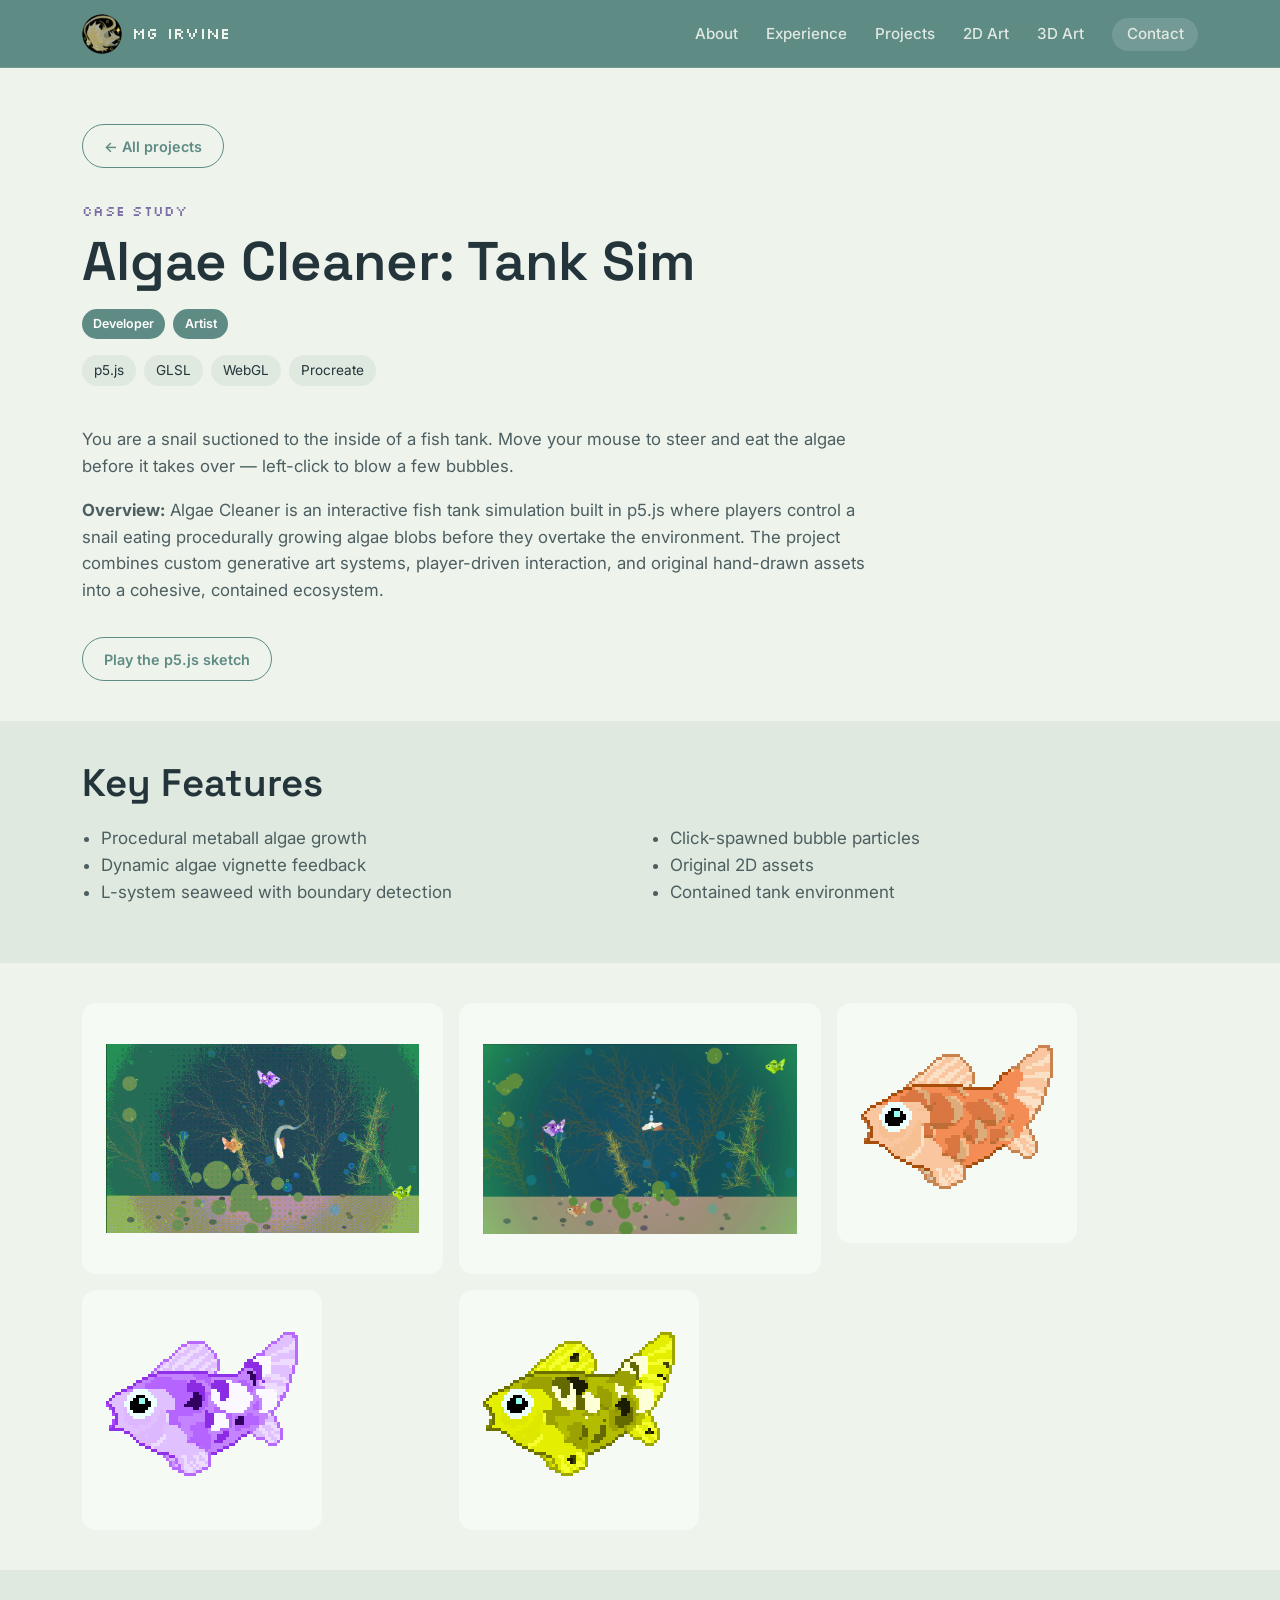
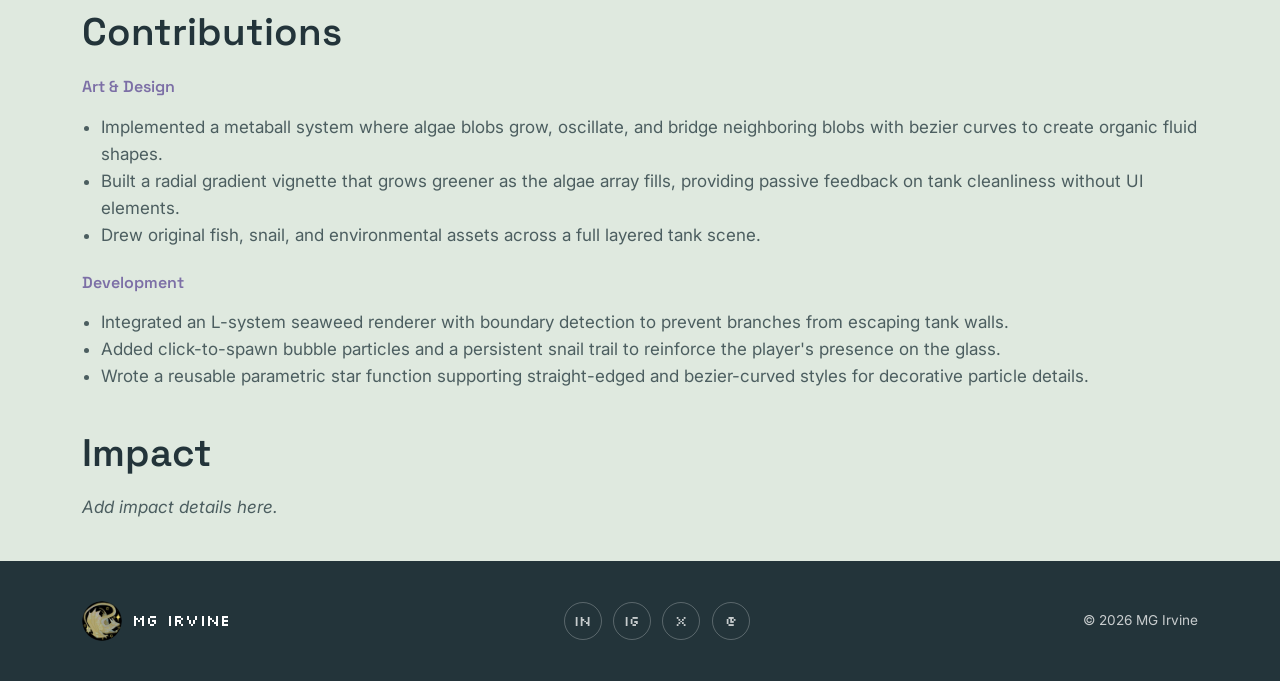
==== html5up-story/algaecleaner.html @ 32543070 "Updating File Organization - Updating all image files to projects." ====
<!DOCTYPE html>
<html lang="en">
<head>
	<meta charset="utf-8" />
	<meta name="viewport" content="width=device-width, initial-scale=1" />
	<title>Algae Cleaner: Tank Sim — MG Irvine</title>
	<meta name="description" content="Case study: a p5.js fish tank simulation with procedural algae growth, built and designed by MG Irvine." />
	<link rel="icon" type="image/png" href="images/irvine_imgs/dragon_favicon.png" />
	<link rel="preconnect" href="https://fonts.googleapis.com" />
	<link rel="preconnect" href="https://fonts.gstatic.com" crossorigin />
	<link href="https://fonts.googleapis.com/css2?family=Silkscreen:wght@400;700&family=Space+Grotesk:wght@400;500;600;700&family=Inter:wght@400;500;600&display=swap" rel="stylesheet" />
	<link rel="stylesheet" href="assets/css/main.css" />
</head>
<body>

	<a class="skip-link" href="#main">Skip to content</a>

	<header class="site-header">
		<div class="header-inner">
			<a href="index.html" class="brand">
				<img src="images/irvine_imgs/pfp.png" alt="" class="brand-mark" width="40" height="40" />
				<span class="brand-text">MG Irvine</span>
			</a>
			<button class="nav-toggle" id="navToggle" aria-expanded="false" aria-controls="primaryNav" aria-label="Toggle navigation">
				<span></span><span></span><span></span>
			</button>
			<nav class="primary-nav" id="primaryNav">
				<ul>
					<li><a href="index.html#about">About</a></li>
					<li><a href="index.html#experience">Experience</a></li>
					<li><a href="index.html#projects">Projects</a></li>
					<li><a href="index.html#art-2d">2D Art</a></li>
					<li><a href="index.html#art-3d">3D Art</a></li>
					<li><a href="index.html#contact" class="nav-cta">Contact</a></li>
				</ul>
			</nav>
		</div>
	</header>

	<main id="main">
		<section class="section" style="padding-top: 3.5rem;">
			<div class="section-inner">
				<a href="index.html#projects" class="button-outline button" style="margin-bottom: 2rem;">&larr; All projects</a>

				<p class="eyebrow">Case Study</p>
				<h1 style="font-family: var(--font-display); font-size: clamp(2.4rem, 5vw, 3.4rem); margin-bottom: 0.3em;">Algae Cleaner: Tank Sim</h1>
				<p class="role-tags">
					<span>Developer</span><span>Artist</span>
				</p>

				<div class="chip-row" style="margin: 1rem 0 2.5rem;">
					<li>p5.js</li><li>GLSL</li><li>WebGL</li><li>Procreate</li>
				</div>

				<p style="max-width: 72ch; font-size: 1.05rem; color: var(--ink-soft);">
					You are a snail suctioned to the inside of a fish tank. Move your mouse to steer
					and eat the algae before it takes over — left-click to blow a few bubbles.
				</p>
				<p style="max-width: 72ch; font-size: 1.05rem; color: var(--ink-soft);">
					<strong>Overview:</strong> Algae Cleaner is an interactive fish tank simulation
					built in p5.js where players control a snail eating procedurally growing algae
					blobs before they overtake the environment. The project combines custom generative
					art systems, player-driven interaction, and original hand-drawn assets into a
					cohesive, contained ecosystem.
				</p>

				<a href="https://editor.p5js.org/mgirvine21/sketches/qQSTtBYEL" target="_blank" rel="noopener" class="button button-outline" style="margin-top: 1rem;">Play the p5.js sketch</a>
			</div>
		</section>

		<section class="section section-alt">
			<div class="section-inner">
				<h2>Key Features</h2>
				<ul style="color: var(--ink-soft); padding-left: 1.2rem; columns: 2; column-gap: 2.5rem;">
					<li>Procedural metaball algae growth</li>
					<li>Dynamic algae vignette feedback</li>
					<li>L-system seaweed with boundary detection</li>
					<li>Click-spawned bubble particles</li>
					<li>Original 2D assets</li>
					<li>Contained tank environment</li>
				</ul>
			</div>
		</section>

		<section class="section">
			<div class="section-inner">
				<div class="gallery-grid reveal" style="grid-template-columns: repeat(auto-fit, minmax(320px, 1fr));">
					<img src="images/irvine_imgs/PROJECTS/ALGAE/project-algaecleaner-move.gif" alt="Algae Cleaner tank scene" loading="lazy" style="border-radius: var(--radius); aspect-ratio: 4/3; object-fit: contain; background: var(--surface); padding: 1.5rem;" />
					<img src="images/irvine_imgs/PROJECTS/ALGAE/project-algaecleaner.gif" alt="Algae Cleaner tank scene" loading="lazy" style="border-radius: var(--radius); aspect-ratio: 4/3; object-fit: contain; background: var(--surface); padding: 1.5rem;" />
					<img src="images/irvine_imgs/PROJECTS/ALGAE/project-pixle-algaecleaner-fish.png" alt="Algae Cleaner tank scene" loading="lazy" style="border-radius: var(--radius); aspect-ratio: 4/3; object-fit: contain; background: var(--surface); padding: 1.5rem;" />
					<img src="images/irvine_imgs/PROJECTS/ALGAE/project-pixle-algaecleaner-fish2.png" alt="Algae Cleaner tank scene" loading="lazy" style="border-radius: var(--radius); aspect-ratio: 4/3; object-fit: contain; background: var(--surface); padding: 1.5rem;" />
					<img src="images/irvine_imgs/PROJECTS/ALGAE/project-pixle-algaecleaner-fish3.png" alt="Algae Cleaner tank scene" loading="lazy" style="border-radius: var(--radius); aspect-ratio: 4/3; object-fit: contain; background: var(--surface); padding: 1.5rem;" />
				</div>
			</div>
		</section>

		<section class="section section-alt">
			<div class="section-inner">
				<h2>Contributions</h2>

				<h3 style="margin-top: 1.5rem; font-size: 1rem; color: var(--violet);">Art &amp; Design</h3>
				<ul style="color: var(--ink-soft); padding-left: 1.2rem;">
					<li>Implemented a metaball system where algae blobs grow, oscillate, and bridge neighboring blobs with bezier curves to create organic fluid shapes.</li>
					<li>Built a radial gradient vignette that grows greener as the algae array fills, providing passive feedback on tank cleanliness without UI elements.</li>
					<li>Drew original fish, snail, and environmental assets across a full layered tank scene.</li>
				</ul>

				<h3 style="margin-top: 1.5rem; font-size: 1rem; color: var(--violet);">Development</h3>
				<ul style="color: var(--ink-soft); padding-left: 1.2rem;">
					<li>Integrated an L-system seaweed renderer with boundary detection to prevent branches from escaping tank walls.</li>
					<li>Added click-to-spawn bubble particles and a persistent snail trail to reinforce the player's presence on the glass.</li>
					<li>Wrote a reusable parametric star function supporting straight-edged and bezier-curved styles for decorative particle details.</li>
				</ul>

				<h2 style="margin-top: 2.5rem;">Impact</h2>
				<p style="color: var(--ink-soft);"><em>Add impact details here.</em></p>
			</div>
		</section>
	</main>

	<footer class="site-footer">
		<div class="section-inner footer-inner">
			<a href="index.html" class="brand">
				<img src="images/irvine_imgs/pfp.png" alt="" class="brand-mark" width="32" height="32" />
				<span class="brand-text">MG Irvine</span>
			</a>
			<ul class="social-row" aria-label="Social links">
				<li><a href="https://www.linkedin.com/in/mg-irvine-a17644217/" target="_blank" rel="noopener" aria-label="LinkedIn">in</a></li>
				<li><a href="https://www.instagram.com/wyrmwings/?hl=en" target="_blank" rel="noopener" aria-label="Instagram">ig</a></li>
				<li><a href="https://x.com/wyrmwings" target="_blank" rel="noopener" aria-label="Twitter / X">x</a></li>
				<li><a href="mailto:mgirvine21@gmail.com" aria-label="Email">@</a></li>
			</ul>
			<p class="footer-note">&copy; 2026 MG Irvine</p>
		</div>
	</footer>

	<script src="assets/js/main.js" defer></script>
</body>
</html>
---- html5up-story/assets/css/main.css ----
/* =========================================================
   MG Irvine — Portfolio
   Table of contents:
   1. Tokens & reset
   2. Base typography
   3. Layout helpers
   4. Header / nav
   5. Hero
   6. About / skills
   7. Experience timeline
   8. Projects (spotlights + grid)
   9. Galleries
   10. Contact / footer
   11. Buttons & chips
   12. Motion & responsive
   13. Case-study hero + masonry gallery + lightbox
   ========================================================= */

/* ---------- 1. Tokens & reset ---------- */
:root {
	--bg: #eef3ec;
	--bg-alt: #dfe9df;
	--surface: #f6faf4;
	--header: #5f8b85;
	--header-ink: #eef3ec;
	--ink: #23343a;
	--ink-soft: #4c5e60;
	--gold: #efdb6f;
	--violet: #7c6fa6;
	--line: rgba(35, 52, 58, 0.14);
	--shadow: 0 18px 40px -24px rgba(23, 40, 40, 0.35);

	--font-display: 'Space Grotesk', sans-serif;
	--font-body: 'Inter', sans-serif;
	--font-pixel: 'Silkscreen', monospace;

	--max: 1180px;
	--radius: 14px;
}

* { box-sizing: border-box; }
html { scroll-behavior: smooth; }

@media (prefers-reduced-motion: reduce) {
	html { scroll-behavior: auto; }
	* { animation-duration: 0.001ms !important; transition-duration: 0.001ms !important; }
}

body {
	margin: 0;
	background: var(--bg);
	color: var(--ink);
	font-family: var(--font-body);
	font-size: 17px;
	line-height: 1.6;
	-webkit-font-smoothing: antialiased;
}

img { max-width: 100%; display: block; }
a { color: inherit; }

.skip-link {
	position: absolute;
	left: -999px;
	top: 0;
	background: var(--header);
	color: #fff;
	padding: 0.75em 1.25em;
	z-index: 200;
}
.skip-link:focus { left: 1rem; top: 1rem; }

:focus-visible {
	outline: 2px solid var(--gold);
	outline-offset: 3px;
}

/* ---------- 2. Base typography ---------- */
h1, h2, h3, h4 {
	font-family: var(--font-display);
	font-weight: 600;
	line-height: 1.15;
	margin: 0 0 0.5em;
	color: var(--ink);
}
h2 { font-size: clamp(1.9rem, 3vw, 2.6rem); }
h3 { font-size: 1.3rem; }
p { margin: 0 0 1em; max-width: 62ch; }
p:last-child { margin-bottom: 0; }

.eyebrow {
	font-family: var(--font-pixel);
	font-size: 0.85rem;
	letter-spacing: 0.02em;
	color: var(--violet);
	margin: 0 0 0.6em;
}

/* ---------- 3. Layout helpers ---------- */
.section { padding: 2.5rem 0; }
.section-alt { background: var(--bg-alt); }
.section-inner {
	max-width: var(--max);
	margin: 0 auto;
	padding: 0 2rem;
}

/* ---------- 4. Header / nav ---------- */
.site-header {
	position: sticky;
	top: 0;
	z-index: 100;
	background: var(--header);
	color: var(--header-ink);
	border-bottom: 1px solid rgba(255,255,255,0.12);
}
.header-inner {
	max-width: var(--max);
	margin: 0 auto;
	padding: 0.85rem 2rem;
	display: flex;
	align-items: center;
	justify-content: space-between;
	gap: 1.5rem;
}
.brand {
	display: flex;
	align-items: center;
	gap: 0.6rem;
	text-decoration: none;
	color: var(--header-ink);
}
.brand-mark {
	width: 40px;
	height: 40px;
	border-radius: 50%;
	object-fit: cover;
}
.brand-text {
	font-family: var(--font-pixel);
	font-size: 1rem;
	letter-spacing: 0.02em;
}
.primary-nav ul {
	list-style: none;
	display: flex;
	gap: 1.75rem;
	margin: 0;
	padding: 0;
}
.primary-nav a {
	text-decoration: none;
	font-weight: 500;
	font-size: 0.95rem;
	color: var(--header-ink);
	opacity: 0.9;
	padding: 0.4rem 0;
	border-bottom: 2px solid transparent;
	transition: border-color 0.2s ease, opacity 0.2s ease;
}
.primary-nav a:hover { opacity: 1; border-bottom-color: var(--gold); }
.nav-cta {
	background: rgba(255,255,255,0.15);
	padding: 0.4rem 0.9rem !important;
	border-radius: 999px;
}

.nav-toggle {
	display: none;
	flex-direction: column;
	justify-content: center;
	gap: 5px;
	width: 40px;
	height: 40px;
	background: none;
	border: none;
	cursor: pointer;
}
.nav-toggle span {
	display: block;
	width: 100%;
	height: 2px;
	background: var(--header-ink);
}

/* ---------- 5. Hero ---------- */
.hero {
	padding: 3rem 0 3.5rem;
	background: linear-gradient(180deg, var(--bg-alt), var(--bg));
	overflow: hidden;
}
.hero-inner {
	max-width: var(--max);
	margin: 0 auto;
	padding: 0 2rem;
	display: grid;
	grid-template-columns: 1.1fr 0.9fr;
	align-items: center;
	gap: 2.25rem;
}
.hero h1 {
	font-size: clamp(3rem, 6vw, 4.5rem);
	margin-bottom: 0.3em;
}
.hero-lede {
	font-size: 1.2rem;
	color: var(--ink-soft);
	max-width: 46ch;
}
.hero-facts {
	list-style: none;
	margin: 1.5rem 0;
	padding: 0;
	border-left: 2px solid var(--line);
	display: grid;
	gap: 0.5rem;
}
.hero-facts li {
	padding-left: 1rem;
	font-size: 0.95rem;
	color: var(--ink-soft);
}
.hero-facts a { color: var(--violet); text-decoration: underline; text-underline-offset: 2px; }
.hero-actions { display: flex; gap: 0.9rem; flex-wrap: wrap; margin: 1.75rem 0; }

.hero-art { display: flex; justify-content: center; }
.hero-dragon {
	width: min(420px, 100%);
	border-radius: 50%;
	box-shadow: var(--shadow);
	animation: float 7s ease-in-out infinite;
}
@keyframes float {
	0%, 100% { transform: translateY(0); }
	50% { transform: translateY(-14px); }
}

.social-row {
	list-style: none;
	display: flex;
	gap: 0.7rem;
	padding: 0;
	margin: 0;
}
.social-row a {
	width: 38px;
	height: 38px;
	border-radius: 50%;
	border: 1px solid var(--line);
	display: flex;
	align-items: center;
	justify-content: center;
	text-decoration: none;
	font-family: var(--font-pixel);
	font-size: 0.85rem;
	color: var(--ink-soft);
	transition: background 0.2s ease, color 0.2s ease;
}
.social-row a:hover { background: var(--header); color: #fff; }

/* ---------- 6. About / skills ---------- */
.about-grid {
	display: grid;
	grid-template-columns: 1.15fr 0.85fr;
	gap: 2.5rem;
	align-items: start;
}
.skills-panel {
	background: var(--surface);
	border: 1px solid var(--line);
	border-radius: var(--radius);
	padding: 1.75rem 2rem;
}
.skills-panel h3 {
	font-size: 0.9rem;
	text-transform: none;
	color: var(--violet);
	margin-top: 1.4rem;
}
.skills-panel h3:first-child { margin-top: 0; }
.skills-list { color: var(--ink-soft); font-size: 0.95rem; }

.chip-row {
	list-style: none;
	display: flex;
	flex-wrap: wrap;
	gap: 0.5rem;
	padding: 0;
	margin: 0.4rem 0 0;
}
.chip-row li {
	font-size: 0.85rem;
	padding: 0.3rem 0.75rem;
	border-radius: 999px;
	background: var(--bg-alt);
	color: var(--ink);
}

/* ---------- 7. Experience timeline ---------- */
.timeline {
	list-style: none;
	margin: 1.75rem 0 0;
	padding: 0;
	border-left: 2px solid var(--line);
}
.timeline-item {
	display: grid;
	grid-template-columns: 190px 1fr;
	gap: 2rem;
	padding: 0 0 2.5rem 2rem;
	position: relative;
}
.timeline-item::before {
	content: "";
	position: absolute;
	left: -7px;
	top: 0.3rem;
	width: 12px;
	height: 12px;
	border-radius: 50%;
	background: var(--gold);
	border: 2px solid var(--bg-alt);
}
.timeline-item:last-child { padding-bottom: 0; }
.timeline-date {
	font-family: var(--font-pixel);
	font-size: 0.8rem;
	color: var(--violet);
}
.timeline-role { color: var(--ink-soft); font-weight: 500; margin-bottom: 0.6em; }
.timeline-what ul { margin: 0; padding-left: 1.2rem; color: var(--ink-soft); }
.timeline-what li { margin-bottom: 0.4em; }

/* ---------- 8. Projects ---------- */
.spotlight {
	display: grid;
	grid-template-columns: 1fr 1fr;
	gap: 2.25rem;
	align-items: center;
	margin: 2.5rem 0;
}
.spotlight-reverse .spotlight-media { order: 2; }
.spotlight-reverse .spotlight-copy { order: 1; }
.spotlight-media img { min-width: 0; }
.spotlight-media img {
	border-radius: var(--radius);
	box-shadow: var(--shadow);
	width: 100%;
	aspect-ratio: 4 / 3;
	object-fit: cover;
}
.spotlight-media-contain img {
	object-fit: contain;
	background: var(--surface);
	padding: .2rem;
}
.role-tags {
	display: flex;
	flex-wrap: wrap;
	gap: 0.5rem;
	margin: 0.6rem 0 1rem;
}
.role-tags span {
	font-size: 0.78rem;
	font-weight: 600;
	padding: 0.3rem 0.7rem;
	border-radius: 999px;
	background: var(--header);
	color: #fff;
}
.spotlight-copy p { color: var(--ink-soft); }
.spotlight-meta {
	font-size: 0.85rem;
	color: var(--gold);
	font-weight: 500;
}

.side-projects { margin-top: 3rem; }
.side-projects h3 { margin-bottom: 1.5rem; }
.project-grid {
	display: grid;
	grid-template-columns: repeat(auto-fill, minmax(260px, 1fr));
	gap: 1.5rem;
}
.project-card {
	background: var(--surface);
	border: 1px solid var(--line);
	border-radius: var(--radius);
	overflow: hidden;
	text-decoration: none;
	color: var(--ink);
	transition: transform 0.2s ease, box-shadow 0.2s ease;
}
.project-card:hover { transform: translateY(-4px); box-shadow: var(--shadow); }
.project-card img {
	width: 100%;
	aspect-ratio: 4 / 3;
	object-fit: contain;
	background: var(--bg-alt);
	padding: .2 rem;
	box-sizing: border-box;
}
.project-card-body { padding: 1.1rem 1.25rem 1.4rem; }
.project-card-role { font-size: 0.8rem; color: var(--violet); font-weight: 600; margin-bottom: 0.5em; }
.project-card-body p:last-child { font-size: 0.9rem; color: var(--ink-soft); }

/* ---------- 9. Galleries ---------- */
.gallery-group { margin-top: 2rem; }
.gallery-group:first-of-type { margin-top: 1.25rem; }
.gallery-group h3 { margin-bottom: 1rem; color: var(--ink-soft); font-size: 1.05rem; }
.gallery-grid {
	display: grid;
	grid-template-columns: repeat(auto-fill, minmax(200px, 1fr));
	gap: 1rem;
}
.gallery-item {
	display: block;
	border-radius: 10px;
	overflow: hidden;
	aspect-ratio: 1 / 1;
	background: var(--bg-alt);
	padding: 0.6rem;
	box-sizing: border-box;
}
.gallery-item img { width: 100%; height: 100%; object-fit: contain; transition: transform 0.4s ease; }
.gallery-item:hover img { transform: scale(1.06); }

.reveal { opacity: 0; transform: translateY(16px); transition: opacity 0.6s ease, transform 0.6s ease; }
.reveal.is-visible { opacity: 1; transform: translateY(0); }

/* ---------- 10. Contact / footer ---------- */
.section-contact { background: var(--header); color: #fff; text-align: center; }
.section-contact .eyebrow { color: #d9e6c3; }
.section-contact h2 { color: #fff; }
.contact-inner { display: flex; flex-direction: column; align-items: center; }
.contact-inner p { color: rgba(255,255,255,0.85); }
.contact-links { display: flex; gap: 1rem; flex-wrap: wrap; justify-content: center; margin-top: 1rem; }
.section-contact .button-ghost { border-color: rgba(255,255,255,0.5); color: #fff; }
.section-contact .button-ghost:hover { background: rgba(255,255,255,0.12); }

.site-footer { background: var(--ink); color: rgba(255,255,255,0.75); padding: 2.5rem 0; }
.footer-inner { display: flex; align-items: center; justify-content: space-between; flex-wrap: wrap; gap: 1rem; }
.site-footer .brand-text { color: #fff; }
.site-footer .social-row a { border-color: rgba(255,255,255,0.25); color: rgba(255,255,255,0.75); }
.footer-note { margin: 0; font-size: 0.85rem; }

/* ---------- 11. Buttons & chips ---------- */
.button {
	display: inline-flex;
	align-items: center;
	justify-content: center;
	padding: 0.75rem 1.5rem;
	border-radius: 999px;
	font-weight: 600;
	font-size: 0.95rem;
	text-decoration: none;
	border: 1px solid transparent;
	transition: transform 0.15s ease, background 0.2s ease, border-color 0.2s ease;
}
.button:hover { transform: translateY(-2px); }
.button-primary { background: var(--gold); color: #2a2205; }
.button-primary:hover { background: #a17f27; }
.button-ghost { border-color: var(--line); color: var(--ink); }
.button-ghost:hover { background: var(--surface); }
.button-outline { border-color: var(--header); color: var(--header); padding: 0.6rem 1.3rem; font-size: 0.9rem; }
.button-outline:hover { background: var(--header); color: #fff; }

/* ---------- 12. Motion & responsive ---------- */

/* Guard against any single element forcing horizontal scroll */
html, body { overflow-x: hidden; }
img, svg { max-width: 100%; height: auto; }

/* ~1024px — tablet: tighten the outer rhythm, nothing restructures yet */
@media (max-width: 1024px) {
	.section { padding: 2.25rem 0; }
	.hero-inner { gap: 2rem; }
	.spotlight { gap: 2rem; }
	.about-grid { gap: 2rem; }
}

/* ~900px — stack the two-column layouts */
@media (max-width: 900px) {
	.hero-inner { grid-template-columns: 1fr; text-align: left; }
	.hero-art { order: -1; }
	.hero-dragon { width: 240px; }
	.hero-lede { max-width: 56ch; }

	.about-grid { grid-template-columns: 1fr; }

	.spotlight,
	.spotlight-reverse { grid-template-columns: 1fr; }
	.spotlight-reverse .spotlight-media,
	.spotlight-reverse .spotlight-copy { order: initial; }
	.spotlight-media img { aspect-ratio: 16 / 10; }

	.timeline-item { grid-template-columns: 1fr; gap: 0.35rem; }
	.timeline-date { display: inline-block; margin-bottom: 0.35rem; }
}

/* ~720px — nav collapses to a menu, section rhythm tightens further */
@media (max-width: 720px) {
	.nav-toggle { display: flex; }
	.primary-nav {
		position: absolute;
		top: 100%;
		left: 0;
		right: 0;
		background: var(--header);
		display: none;
		box-shadow: var(--shadow);
	}
	.primary-nav.is-open { display: block; }
	.primary-nav ul { flex-direction: column; gap: 0; padding: 0.5rem 1.25rem 1.25rem; }
	.primary-nav a { display: block; padding: 0.75rem 0; border-bottom: 1px solid rgba(255,255,255,0.12); }
	.primary-nav li:last-child a { border-bottom: none; }
	.nav-cta { display: inline-block; margin-top: 0.5rem; }

	.section { padding: 2rem 0; }
	.section-inner { padding: 0 1.25rem; }
	.header-inner { padding: 0.85rem 1.25rem; }

	.hero { padding: 2.25rem 0 2.75rem; }
	.hero h1 { font-size: clamp(2.5rem, 10vw, 3.4rem); }
	.hero-lede { font-size: 1.05rem; }

	.timeline-item { padding-left: 1.5rem; }
	.timeline-item::before { left: -6px; }

	.role-tags span { font-size: 0.72rem; padding: 0.28rem 0.6rem; }
	.gallery-grid { grid-template-columns: repeat(auto-fill, minmax(150px, 1fr)); gap: 0.75rem; }
	.project-grid { grid-template-columns: repeat(auto-fill, minmax(220px, 1fr)); gap: 1.1rem; }

	.footer-inner { flex-direction: column; text-align: center; }
}

/* ~560px — small phones: stack action groups, simplify spacing */
@media (max-width: 560px) {
	.section { padding: 1.75rem 0; }
	.section-inner { padding: 0 1.1rem; }

	.hero-actions,
	.contact-links { flex-direction: column; align-items: stretch; }
	.hero-actions .button,
	.contact-links .button { width: 100%; text-align: center; }

	.hero-facts { border-left-width: 2px; }
	.hero-facts li { font-size: 0.9rem; }

	.about-grid { gap: 1.75rem; }
	.skills-panel { padding: 1.5rem 1.35rem; }

	.spotlight { margin: 1.75rem 0; gap: 1.5rem; }
	.spotlight-copy h3 { font-size: 1.5rem; }

	.timeline { margin-top: 1.25rem; }
	.timeline-item { padding-bottom: 1.25rem; }

	.gallery-grid { grid-template-columns: repeat(auto-fill, minmax(130px, 1fr)); gap: 0.6rem; }
	.project-grid { grid-template-columns: 1fr; }

	.chip-row li { font-size: 0.8rem; padding: 0.28rem 0.65rem; }
}

/* ~380px — smallest phones: final tightening so nothing crowds the edge */
@media (max-width: 380px) {
	.section-inner { padding: 0 0.9rem; }
	.header-inner { padding: 0.7rem 0.9rem; }
	.brand-text { font-size: 0.85rem; }
	.hero h1 { font-size: 2.2rem; }
	.hero-dragon { width: 180px; }
	.eyebrow { font-size: 0.75rem; }
	.button { padding: 0.7rem 1.15rem; font-size: 0.9rem; }
	.gallery-grid { grid-template-columns: repeat(2, 1fr); }
	.gallery-item { padding: 0.4rem; }
}

/* ---------- 13. Case-study hero + masonry gallery + lightbox ---------- */

/* Two-column intro for case-study pages: copy left, feature image right.
   Fills the space that used to sit empty next to the title block. */
.case-hero {
	display: grid;
	grid-template-columns: 1.15fr 0.85fr;
	gap: 2rem;
	align-items: center;
}
.case-hero-copy .role-tags { margin-top: 0.75rem; }
.case-hero-media {
	display: flex;
	justify-content: center;
}
.case-hero-media img {
	width: 100%;
	border-radius: var(--radius);
	box-shadow: var(--shadow);
	aspect-ratio: 4 / 3;
	object-fit: cover;
}
.case-hero-media-contain img {
	object-fit: contain;
	background: var(--surface);
	padding: 0.5rem;
}

@media (max-width: 900px) {
	.case-hero { grid-template-columns: 1fr; }
	.case-hero-media { order: -1; }
}

/* Masonry gallery: for pages with 10+ images. Uses CSS columns instead of
   a row grid so every image keeps its natural aspect ratio (no cropping)
   and the layout packs tightly by height instead of wasting space on
   uniform tiles. Pairs with the lightbox below for full-size viewing. */
.masonry-gallery {
	columns: 3 280px;
	column-gap: 1rem;
}
.masonry-gallery img {
	width: 100%;
	display: block;
	margin: 0 0 0.75rem;
	border-radius: var(--radius);
	break-inside: avoid;
	box-shadow: var(--shadow);
	cursor: zoom-in;
	transition: transform 0.2s ease;
}
.masonry-gallery img:hover { transform: translateY(-2px); }

@media (max-width: 720px) {
	.masonry-gallery { columns: 2 160px; column-gap: 0.75rem; }
	.masonry-gallery img { margin-bottom: 0.75rem; }
}
@media (max-width: 480px) {
	.masonry-gallery { columns: 1; }
}

/* Lightbox: click any masonry image to view it full-size. */
.lightbox {
	position: fixed;
	inset: 0;
	z-index: 300;
	display: none;
	align-items: center;
	justify-content: center;
	padding: 2rem;
	background: rgba(20, 28, 28, 0.92);
}
.lightbox.is-open { display: flex; }
.lightbox img {
	max-width: 90vw;
	max-height: 90vh;
	border-radius: 10px;
	box-shadow: var(--shadow);
}
.lightbox-close {
	position: absolute;
	top: 1.5rem;
	right: 1.75rem;
	background: none;
	border: none;
	color: #fff;
	font-size: 2.25rem;
	line-height: 1;
	cursor: pointer;
	padding: 0.25rem 0.5rem;
}
.lightbox-close:hover { color: var(--gold); }
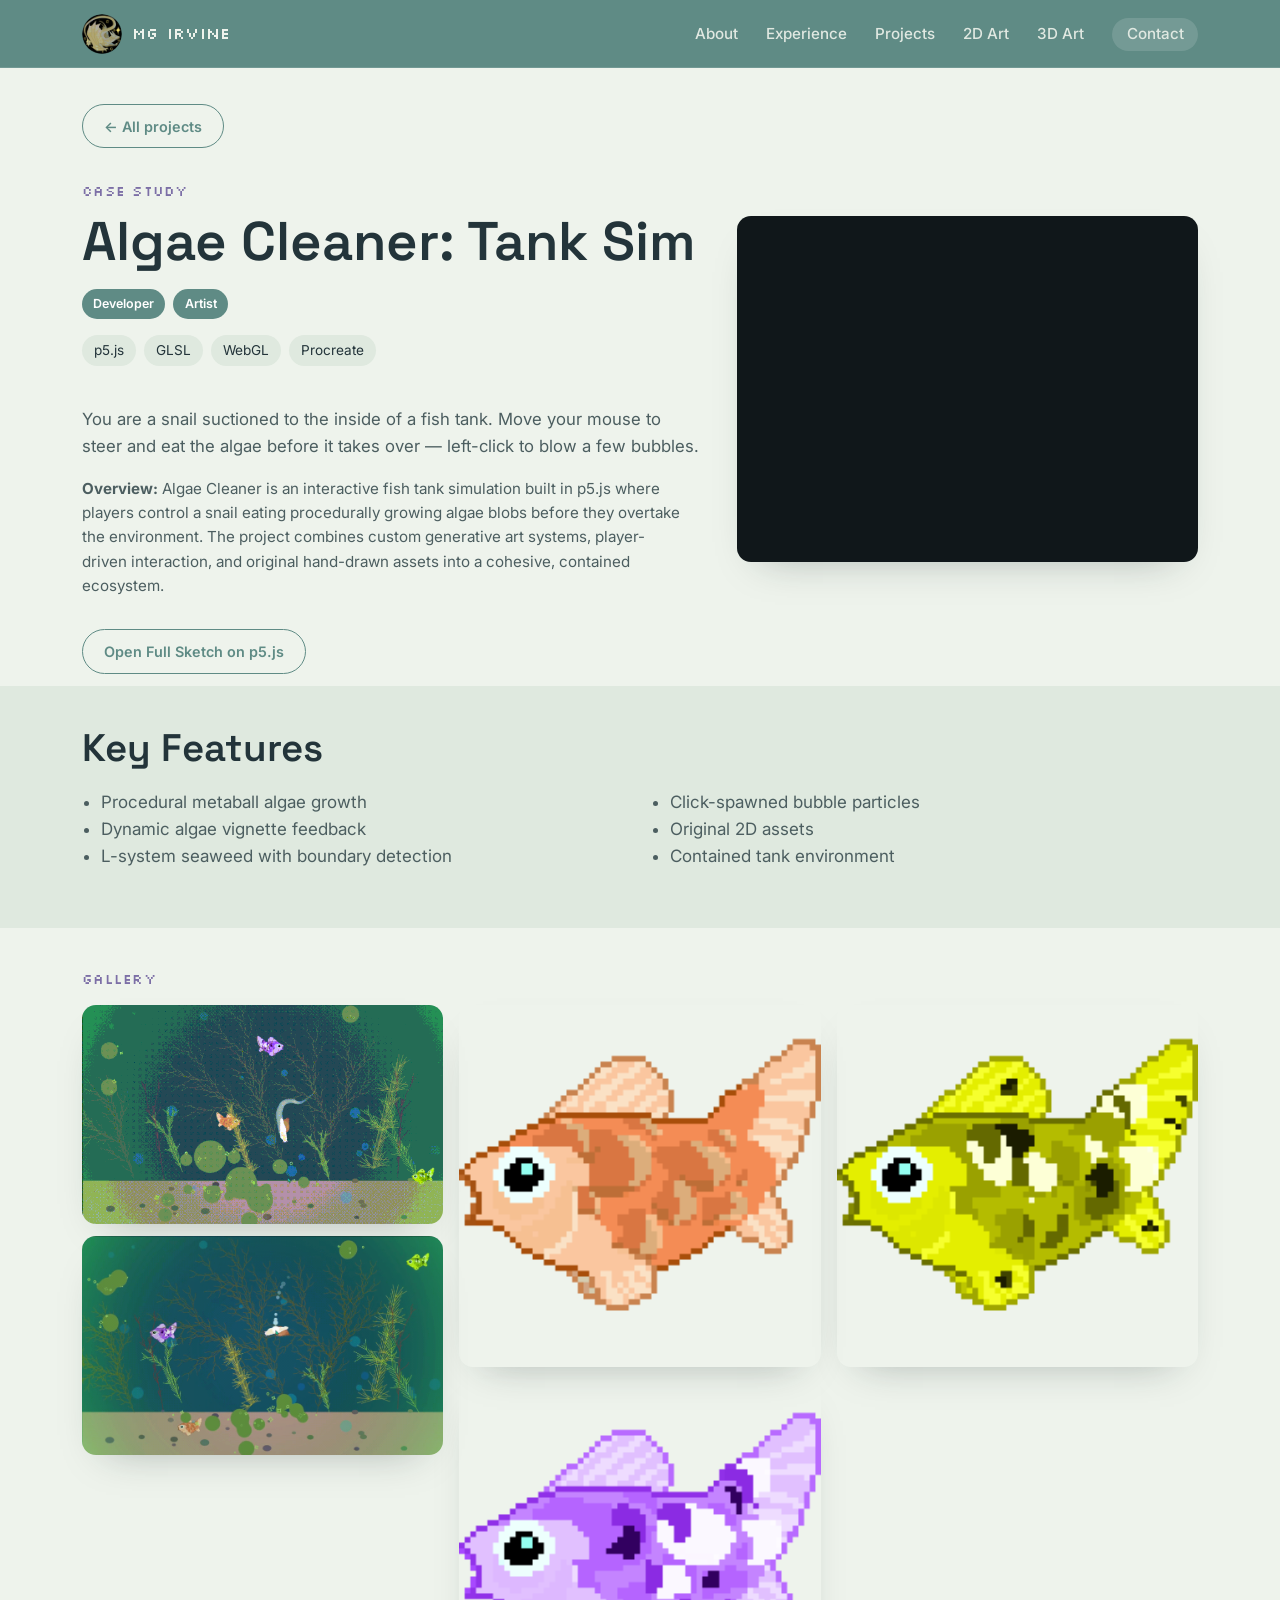
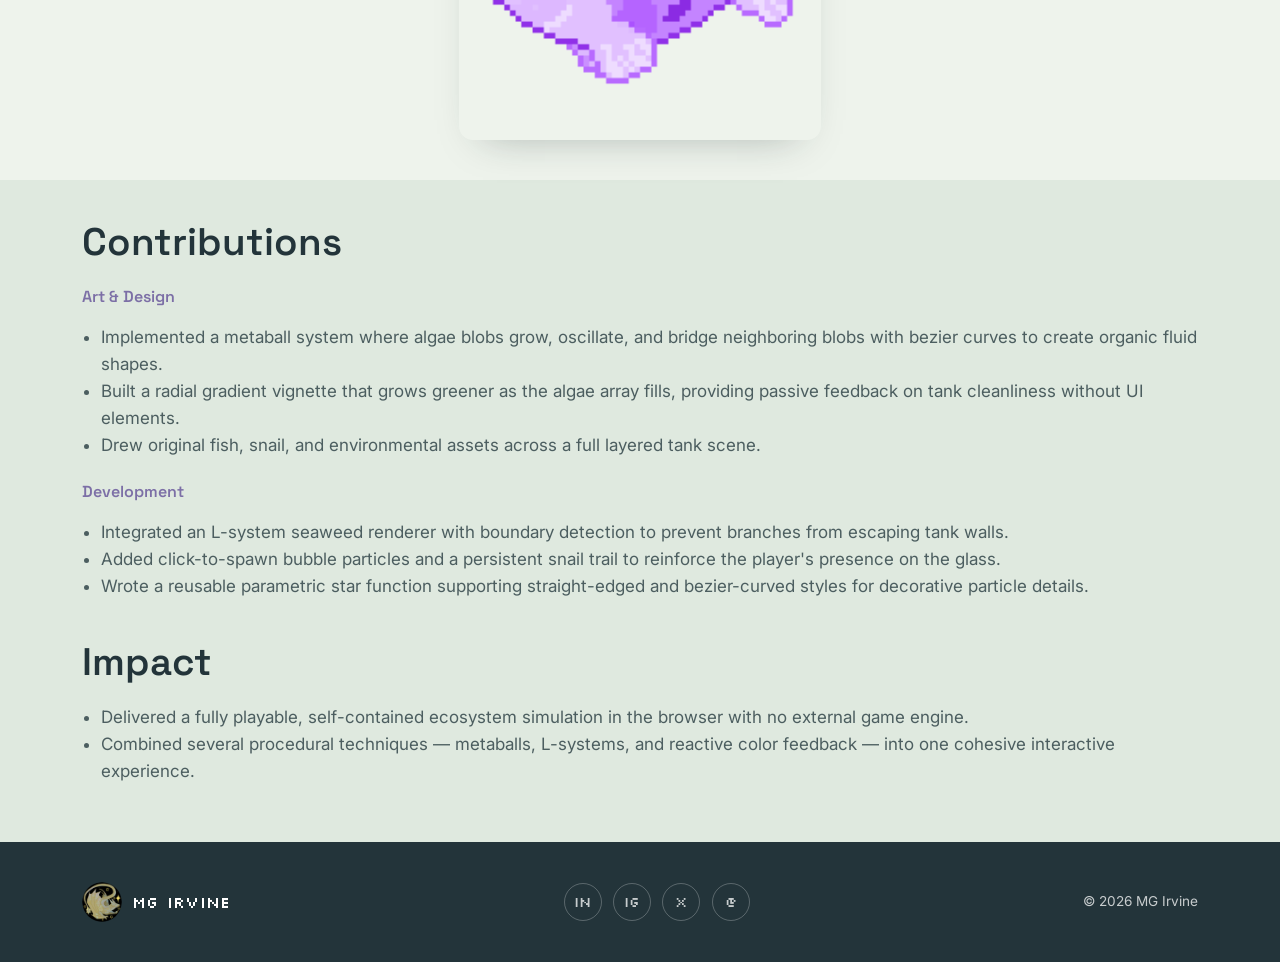
==== commit ac4385e9: "Project page: gallery and image updates - Updated all image descriptions - Embedded games for viridi" ====
--- a/html5up-story/algaecleaner.html
+++ b/html5up-story/algaecleaner.html
@@ -38,33 +38,41 @@
 	</header>
 
 	<main id="main">
-		<section class="section" style="padding-top: 3.5rem;">
-			<div class="section-inner">
-				<a href="index.html#projects" class="button-outline button" style="margin-bottom: 2rem;">&larr; All projects</a>
+		<section class="section" style="padding: 2.25rem 0 0.75rem;">
+			<div class="section-inner case-hero">
+				<div class="case-hero-copy">
+					<a href="index.html#projects" class="button-outline button" style="margin-bottom: 2rem;">&larr; All projects</a>
 
-				<p class="eyebrow">Case Study</p>
-				<h1 style="font-family: var(--font-display); font-size: clamp(2.4rem, 5vw, 3.4rem); margin-bottom: 0.3em;">Algae Cleaner: Tank Sim</h1>
-				<p class="role-tags">
-					<span>Developer</span><span>Artist</span>
-				</p>
+					<p class="eyebrow">Case Study</p>
+					<h1 style="font-family: var(--font-display); font-size: clamp(2.4rem, 5vw, 3.4rem); margin-bottom: 0.3em;">Algae Cleaner: Tank Sim</h1>
+					<p class="role-tags">
+						<span>Developer</span><span>Artist</span>
+					</p>
 
-				<div class="chip-row" style="margin: 1rem 0 2.5rem;">
-					<li>p5.js</li><li>GLSL</li><li>WebGL</li><li>Procreate</li>
+					<div class="chip-row" style="margin: 1rem 0 2.5rem;">
+						<li>p5.js</li><li>GLSL</li><li>WebGL</li><li>Procreate</li>
+					</div>
+
+					<p style="max-width: 60ch; font-size: 1.05rem; color: var(--ink-soft);">
+						You are a snail suctioned to the inside of a fish tank. Move your mouse to steer
+						and eat the algae before it takes over — left-click to blow a few bubbles.
+					</p>
+					<p style="max-width: 60ch; font-size: 0.95rem; color: var(--ink-soft); margin-top: 1rem;">
+						<strong>Overview:</strong> Algae Cleaner is an interactive fish tank simulation
+						built in p5.js where players control a snail eating procedurally growing algae
+						blobs before they overtake the environment. The project combines custom generative
+						art systems, player-driven interaction, and original hand-drawn assets into a
+						cohesive, contained ecosystem.
+					</p>
+
+					<a href="https://editor.p5js.org/mgirvine21/sketches/qQSTtBYEL" target="_blank" rel="noopener" class="button button-outline" style="margin-top: 1rem;">Open Full Sketch on p5.js</a>
 				</div>
 
-				<p style="max-width: 72ch; font-size: 1.05rem; color: var(--ink-soft);">
-					You are a snail suctioned to the inside of a fish tank. Move your mouse to steer
-					and eat the algae before it takes over — left-click to blow a few bubbles.
-				</p>
-				<p style="max-width: 72ch; font-size: 1.05rem; color: var(--ink-soft);">
-					<strong>Overview:</strong> Algae Cleaner is an interactive fish tank simulation
-					built in p5.js where players control a snail eating procedurally growing algae
-					blobs before they overtake the environment. The project combines custom generative
-					art systems, player-driven interaction, and original hand-drawn assets into a
-					cohesive, contained ecosystem.
-				</p>
-
-				<a href="https://editor.p5js.org/mgirvine21/sketches/qQSTtBYEL" target="_blank" rel="noopener" class="button button-outline" style="margin-top: 1rem;">Play the p5.js sketch</a>
+				<div class="case-hero-media">
+					<div class="embed-frame embed-frame-sketch">
+						<iframe src="https://editor.p5js.org/mgirvine21/full/qQSTtBYEL" title="Algae Cleaner playable p5.js sketch" loading="lazy"></iframe>
+					</div>
+				</div>
 			</div>
 		</section>
 
@@ -84,12 +92,13 @@
 
 		<section class="section">
 			<div class="section-inner">
-				<div class="gallery-grid reveal" style="grid-template-columns: repeat(auto-fit, minmax(320px, 1fr));">
-					<img src="images/irvine_imgs/PROJECTS/ALGAE/project-algaecleaner-move.gif" alt="Algae Cleaner tank scene" loading="lazy" style="border-radius: var(--radius); aspect-ratio: 4/3; object-fit: contain; background: var(--surface); padding: 1.5rem;" />
-					<img src="images/irvine_imgs/PROJECTS/ALGAE/project-algaecleaner.gif" alt="Algae Cleaner tank scene" loading="lazy" style="border-radius: var(--radius); aspect-ratio: 4/3; object-fit: contain; background: var(--surface); padding: 1.5rem;" />
-					<img src="images/irvine_imgs/PROJECTS/ALGAE/project-pixle-algaecleaner-fish.png" alt="Algae Cleaner tank scene" loading="lazy" style="border-radius: var(--radius); aspect-ratio: 4/3; object-fit: contain; background: var(--surface); padding: 1.5rem;" />
-					<img src="images/irvine_imgs/PROJECTS/ALGAE/project-pixle-algaecleaner-fish2.png" alt="Algae Cleaner tank scene" loading="lazy" style="border-radius: var(--radius); aspect-ratio: 4/3; object-fit: contain; background: var(--surface); padding: 1.5rem;" />
-					<img src="images/irvine_imgs/PROJECTS/ALGAE/project-pixle-algaecleaner-fish3.png" alt="Algae Cleaner tank scene" loading="lazy" style="border-radius: var(--radius); aspect-ratio: 4/3; object-fit: contain; background: var(--surface); padding: 1.5rem;" />
+				<p class="eyebrow" style="margin-bottom: 1rem;">Gallery</p>
+				<div class="masonry-gallery reveal">
+					<img src="images/irvine_imgs/PROJECTS/ALGAE/project-algaecleaner-move.gif" alt="Snail character steering through the Algae Cleaner tank simulation" loading="lazy" />
+					<img src="images/irvine_imgs/PROJECTS/ALGAE/project-algaecleaner.gif" alt="Algae Cleaner tank scene with procedural metaball algae growth" loading="lazy" />
+					<img src="images/irvine_imgs/PROJECTS/ALGAE/project-pixle-algaecleaner-fish.png" alt="Original pixel-art fish design for Algae Cleaner" loading="lazy" />
+					<img src="images/irvine_imgs/PROJECTS/ALGAE/project-pixle-algaecleaner-fish2.png" alt="Original pixel-art fish design for Algae Cleaner, alternate variant" loading="lazy" />
+					<img src="images/irvine_imgs/PROJECTS/ALGAE/project-pixle-algaecleaner-fish3.png" alt="Original pixel-art fish design for Algae Cleaner, second alternate variant" loading="lazy" />
 				</div>
 			</div>
 		</section>
@@ -113,7 +122,10 @@
 				</ul>
 
 				<h2 style="margin-top: 2.5rem;">Impact</h2>
-				<p style="color: var(--ink-soft);"><em>Add impact details here.</em></p>
+				<ul style="color: var(--ink-soft); padding-left: 1.2rem;">
+					<li>Delivered a fully playable, self-contained ecosystem simulation in the browser with no external game engine.</li>
+					<li>Combined several procedural techniques — metaballs, L-systems, and reactive color feedback — into one cohesive interactive experience.</li>
+				</ul>
 			</div>
 		</section>
 	</main>
@@ -134,6 +146,42 @@
 		</div>
 	</footer>
 
+
+	<div class="lightbox" id="lightbox" aria-hidden="true">
+		<button class="lightbox-close" id="lightboxClose" aria-label="Close image">\&times;</button>
+		<img src="" alt="" id="lightboxImg" />
+	</div>
+
 	<script src="assets/js/main.js" defer></script>
+	<script>
+		document.addEventListener('DOMContentLoaded', function () {
+			var lightbox = document.getElementById('lightbox');
+			var lightboxImg = document.getElementById('lightboxImg');
+			var closeBtn = document.getElementById('lightboxClose');
+
+			function openLightbox(img) {
+				lightboxImg.src = img.src;
+				lightboxImg.alt = img.alt;
+				lightbox.classList.add('is-open');
+				lightbox.setAttribute('aria-hidden', 'false');
+			}
+			function closeLightbox() {
+				lightbox.classList.remove('is-open');
+				lightbox.setAttribute('aria-hidden', 'true');
+				lightboxImg.src = '';
+			}
+
+			document.querySelectorAll('.masonry-gallery img').forEach(function (img) {
+				img.addEventListener('click', function () { openLightbox(img); });
+			});
+			closeBtn.addEventListener('click', closeLightbox);
+			lightbox.addEventListener('click', function (e) {
+				if (e.target === lightbox) closeLightbox();
+			});
+			document.addEventListener('keydown', function (e) {
+				if (e.key === 'Escape') closeLightbox();
+			});
+		});
+	</script>
 </body>
 </html>
--- a/html5up-story/assets/css/main.css
+++ b/html5up-story/assets/css/main.css
@@ -14,6 +14,7 @@
    11. Buttons & chips
    12. Motion & responsive
    13. Case-study hero + masonry gallery + lightbox
+   14. Embeds (video / playable demos)
    ========================================================= */
 
 /* ---------- 1. Tokens & reset ---------- */
@@ -666,4 +667,43 @@
 	cursor: pointer;
 	padding: 0.25rem 0.5rem;
 }
-.lightbox-close:hover { color: var(--gold); }+.lightbox-close:hover { color: var(--gold); }
+/* ---------- 14. Embeds (video / playable demos) ---------- */
+
+/* 16:9 video embed (YouTube). Use inside .case-hero-media in place of an
+   <img>, or standalone inside .embed-grid. */
+.embed-frame {
+	position: relative;
+	width: 100%;
+	aspect-ratio: 16 / 9;
+	border-radius: var(--radius);
+	overflow: hidden;
+	box-shadow: var(--shadow);
+	background: #10171a;
+}
+.embed-frame iframe {
+	position: absolute;
+	inset: 0;
+	width: 100%;
+	height: 100%;
+	border: 0;
+	display: block;
+}
+
+/* Taller aspect for playable p5.js sketches, whose canvases usually run
+   closer to square/portrait than a video does. */
+.embed-frame-sketch {
+	aspect-ratio: 4 / 3;
+}
+
+/* Side-by-side embeds, e.g. two demo videos for one project. Stacks on
+   small screens automatically. */
+.embed-grid {
+	display: grid;
+	grid-template-columns: repeat(auto-fit, minmax(280px, 1fr));
+	gap: 1.5rem;
+}
+
+@media (max-width: 720px) {
+	.embed-grid { gap: 1rem; }
+}
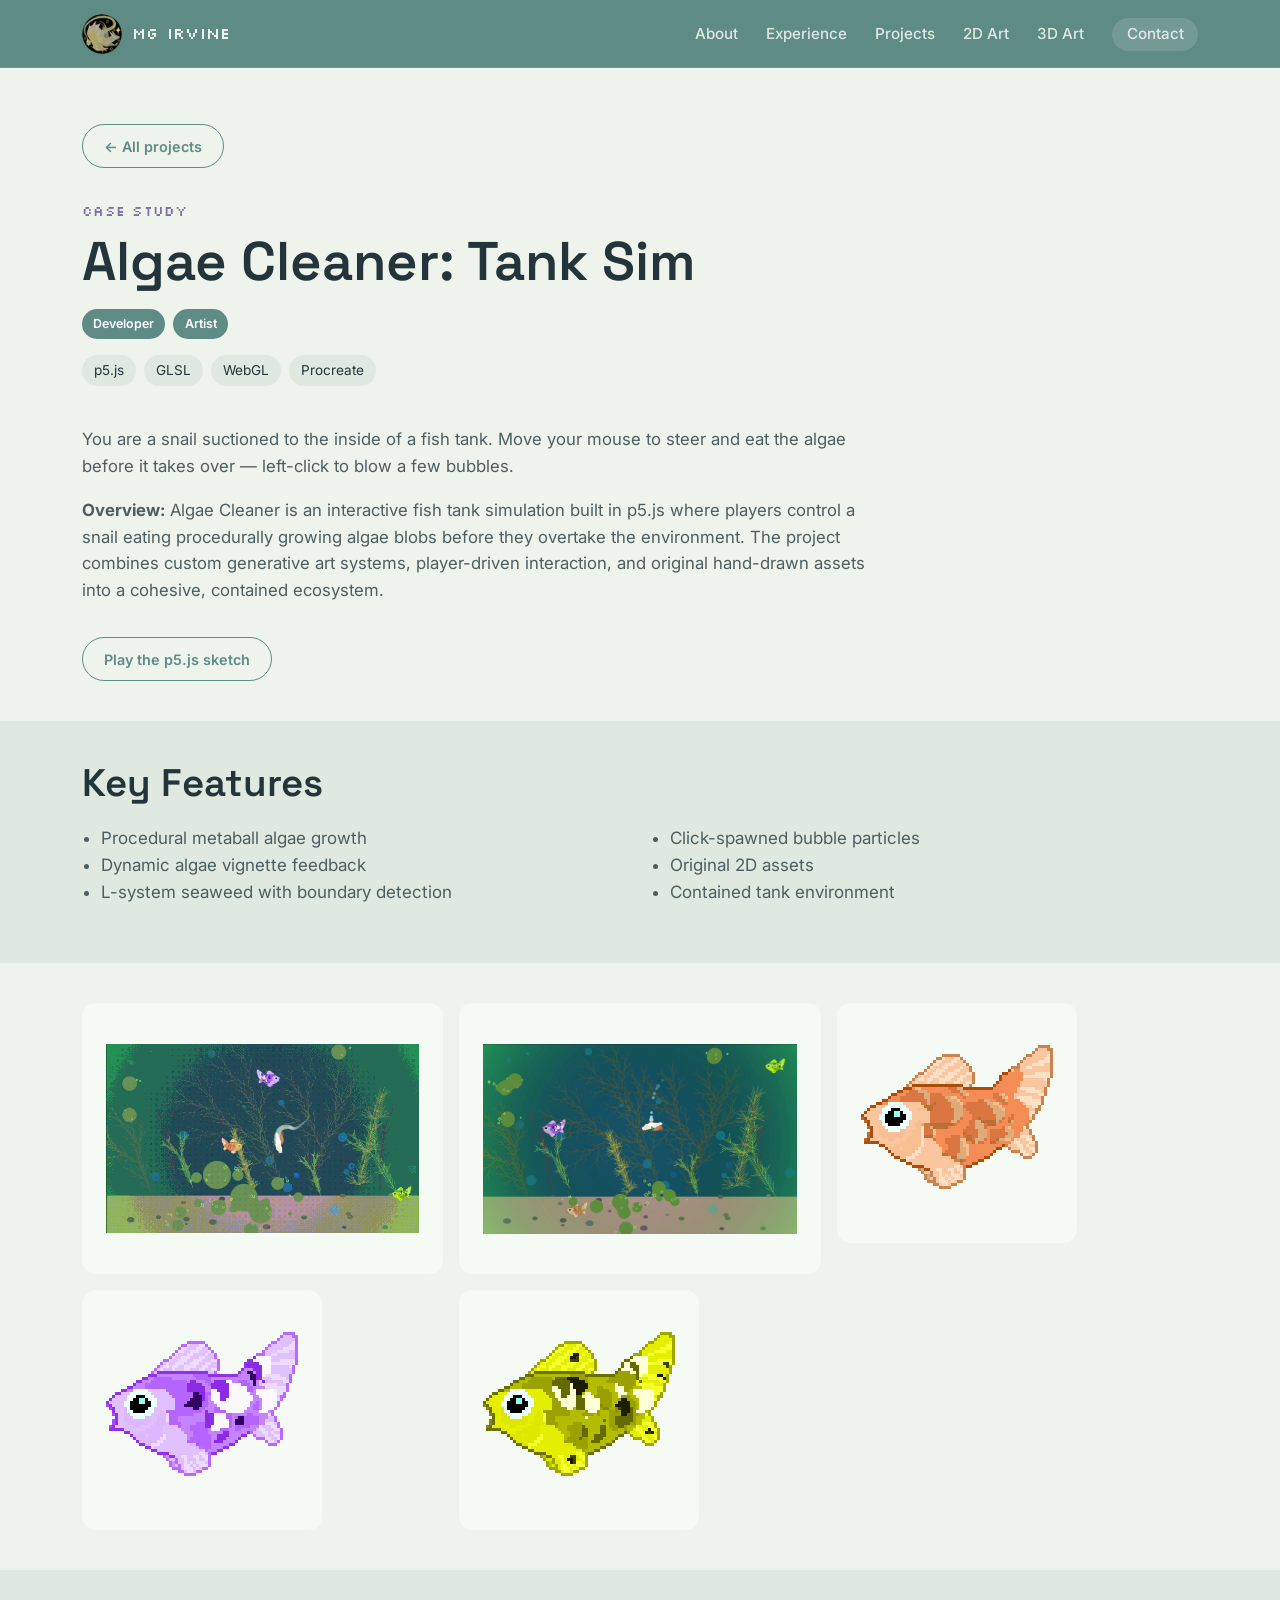
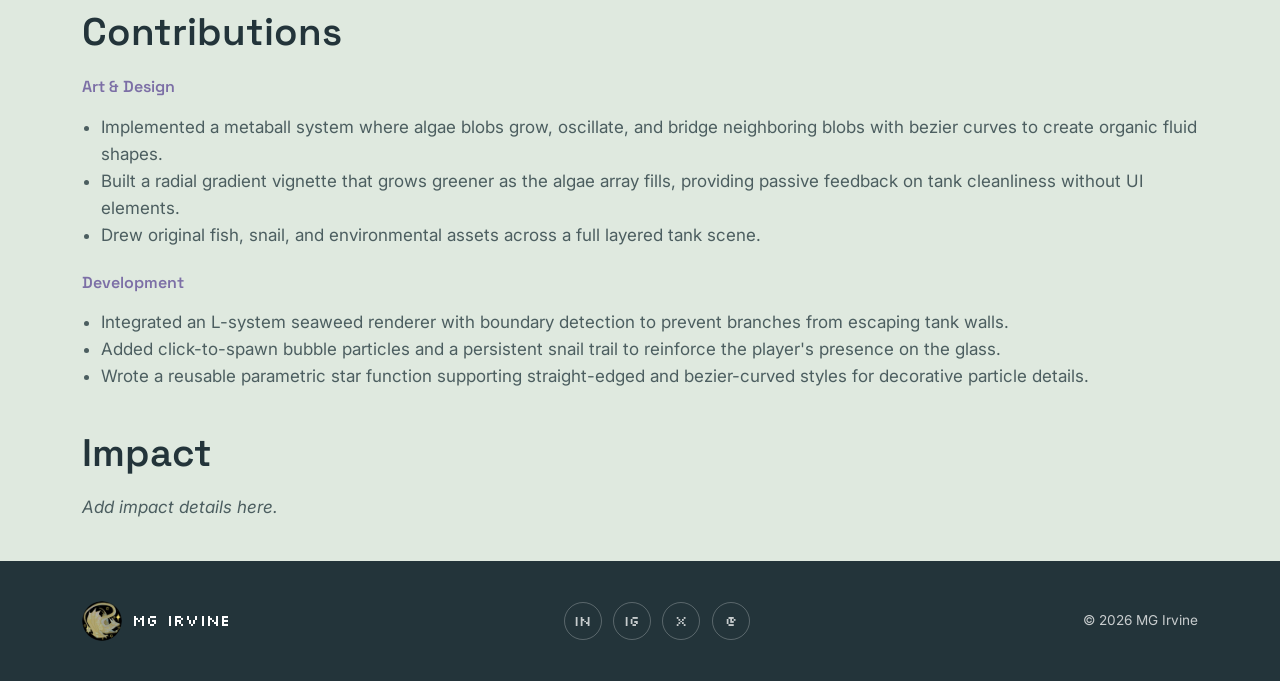
==== commit ed23e4a5: "Revert "Project page: gallery and image updates" This reverts commit ac4385e92945ab2d8c73761dc2bdc99" ====
--- a/html5up-story/algaecleaner.html
+++ b/html5up-story/algaecleaner.html
@@ -38,41 +38,33 @@
 	</header>
 
 	<main id="main">
-		<section class="section" style="padding: 2.25rem 0 0.75rem;">
-			<div class="section-inner case-hero">
-				<div class="case-hero-copy">
-					<a href="index.html#projects" class="button-outline button" style="margin-bottom: 2rem;">&larr; All projects</a>
+		<section class="section" style="padding-top: 3.5rem;">
+			<div class="section-inner">
+				<a href="index.html#projects" class="button-outline button" style="margin-bottom: 2rem;">&larr; All projects</a>
 
-					<p class="eyebrow">Case Study</p>
-					<h1 style="font-family: var(--font-display); font-size: clamp(2.4rem, 5vw, 3.4rem); margin-bottom: 0.3em;">Algae Cleaner: Tank Sim</h1>
-					<p class="role-tags">
-						<span>Developer</span><span>Artist</span>
-					</p>
+				<p class="eyebrow">Case Study</p>
+				<h1 style="font-family: var(--font-display); font-size: clamp(2.4rem, 5vw, 3.4rem); margin-bottom: 0.3em;">Algae Cleaner: Tank Sim</h1>
+				<p class="role-tags">
+					<span>Developer</span><span>Artist</span>
+				</p>
 
-					<div class="chip-row" style="margin: 1rem 0 2.5rem;">
-						<li>p5.js</li><li>GLSL</li><li>WebGL</li><li>Procreate</li>
-					</div>
-
-					<p style="max-width: 60ch; font-size: 1.05rem; color: var(--ink-soft);">
-						You are a snail suctioned to the inside of a fish tank. Move your mouse to steer
-						and eat the algae before it takes over — left-click to blow a few bubbles.
-					</p>
-					<p style="max-width: 60ch; font-size: 0.95rem; color: var(--ink-soft); margin-top: 1rem;">
-						<strong>Overview:</strong> Algae Cleaner is an interactive fish tank simulation
-						built in p5.js where players control a snail eating procedurally growing algae
-						blobs before they overtake the environment. The project combines custom generative
-						art systems, player-driven interaction, and original hand-drawn assets into a
-						cohesive, contained ecosystem.
-					</p>
-
-					<a href="https://editor.p5js.org/mgirvine21/sketches/qQSTtBYEL" target="_blank" rel="noopener" class="button button-outline" style="margin-top: 1rem;">Open Full Sketch on p5.js</a>
+				<div class="chip-row" style="margin: 1rem 0 2.5rem;">
+					<li>p5.js</li><li>GLSL</li><li>WebGL</li><li>Procreate</li>
 				</div>
 
-				<div class="case-hero-media">
-					<div class="embed-frame embed-frame-sketch">
-						<iframe src="https://editor.p5js.org/mgirvine21/full/qQSTtBYEL" title="Algae Cleaner playable p5.js sketch" loading="lazy"></iframe>
-					</div>
-				</div>
+				<p style="max-width: 72ch; font-size: 1.05rem; color: var(--ink-soft);">
+					You are a snail suctioned to the inside of a fish tank. Move your mouse to steer
+					and eat the algae before it takes over — left-click to blow a few bubbles.
+				</p>
+				<p style="max-width: 72ch; font-size: 1.05rem; color: var(--ink-soft);">
+					<strong>Overview:</strong> Algae Cleaner is an interactive fish tank simulation
+					built in p5.js where players control a snail eating procedurally growing algae
+					blobs before they overtake the environment. The project combines custom generative
+					art systems, player-driven interaction, and original hand-drawn assets into a
+					cohesive, contained ecosystem.
+				</p>
+
+				<a href="https://editor.p5js.org/mgirvine21/sketches/qQSTtBYEL" target="_blank" rel="noopener" class="button button-outline" style="margin-top: 1rem;">Play the p5.js sketch</a>
 			</div>
 		</section>
 
@@ -92,13 +84,12 @@
 
 		<section class="section">
 			<div class="section-inner">
-				<p class="eyebrow" style="margin-bottom: 1rem;">Gallery</p>
-				<div class="masonry-gallery reveal">
-					<img src="images/irvine_imgs/PROJECTS/ALGAE/project-algaecleaner-move.gif" alt="Snail character steering through the Algae Cleaner tank simulation" loading="lazy" />
-					<img src="images/irvine_imgs/PROJECTS/ALGAE/project-algaecleaner.gif" alt="Algae Cleaner tank scene with procedural metaball algae growth" loading="lazy" />
-					<img src="images/irvine_imgs/PROJECTS/ALGAE/project-pixle-algaecleaner-fish.png" alt="Original pixel-art fish design for Algae Cleaner" loading="lazy" />
-					<img src="images/irvine_imgs/PROJECTS/ALGAE/project-pixle-algaecleaner-fish2.png" alt="Original pixel-art fish design for Algae Cleaner, alternate variant" loading="lazy" />
-					<img src="images/irvine_imgs/PROJECTS/ALGAE/project-pixle-algaecleaner-fish3.png" alt="Original pixel-art fish design for Algae Cleaner, second alternate variant" loading="lazy" />
+				<div class="gallery-grid reveal" style="grid-template-columns: repeat(auto-fit, minmax(320px, 1fr));">
+					<img src="images/irvine_imgs/PROJECTS/ALGAE/project-algaecleaner-move.gif" alt="Algae Cleaner tank scene" loading="lazy" style="border-radius: var(--radius); aspect-ratio: 4/3; object-fit: contain; background: var(--surface); padding: 1.5rem;" />
+					<img src="images/irvine_imgs/PROJECTS/ALGAE/project-algaecleaner.gif" alt="Algae Cleaner tank scene" loading="lazy" style="border-radius: var(--radius); aspect-ratio: 4/3; object-fit: contain; background: var(--surface); padding: 1.5rem;" />
+					<img src="images/irvine_imgs/PROJECTS/ALGAE/project-pixle-algaecleaner-fish.png" alt="Algae Cleaner tank scene" loading="lazy" style="border-radius: var(--radius); aspect-ratio: 4/3; object-fit: contain; background: var(--surface); padding: 1.5rem;" />
+					<img src="images/irvine_imgs/PROJECTS/ALGAE/project-pixle-algaecleaner-fish2.png" alt="Algae Cleaner tank scene" loading="lazy" style="border-radius: var(--radius); aspect-ratio: 4/3; object-fit: contain; background: var(--surface); padding: 1.5rem;" />
+					<img src="images/irvine_imgs/PROJECTS/ALGAE/project-pixle-algaecleaner-fish3.png" alt="Algae Cleaner tank scene" loading="lazy" style="border-radius: var(--radius); aspect-ratio: 4/3; object-fit: contain; background: var(--surface); padding: 1.5rem;" />
 				</div>
 			</div>
 		</section>
@@ -122,10 +113,7 @@
 				</ul>
 
 				<h2 style="margin-top: 2.5rem;">Impact</h2>
-				<ul style="color: var(--ink-soft); padding-left: 1.2rem;">
-					<li>Delivered a fully playable, self-contained ecosystem simulation in the browser with no external game engine.</li>
-					<li>Combined several procedural techniques — metaballs, L-systems, and reactive color feedback — into one cohesive interactive experience.</li>
-				</ul>
+				<p style="color: var(--ink-soft);"><em>Add impact details here.</em></p>
 			</div>
 		</section>
 	</main>
@@ -146,42 +134,6 @@
 		</div>
 	</footer>
 
-
-	<div class="lightbox" id="lightbox" aria-hidden="true">
-		<button class="lightbox-close" id="lightboxClose" aria-label="Close image">\&times;</button>
-		<img src="" alt="" id="lightboxImg" />
-	</div>
-
 	<script src="assets/js/main.js" defer></script>
-	<script>
-		document.addEventListener('DOMContentLoaded', function () {
-			var lightbox = document.getElementById('lightbox');
-			var lightboxImg = document.getElementById('lightboxImg');
-			var closeBtn = document.getElementById('lightboxClose');
-
-			function openLightbox(img) {
-				lightboxImg.src = img.src;
-				lightboxImg.alt = img.alt;
-				lightbox.classList.add('is-open');
-				lightbox.setAttribute('aria-hidden', 'false');
-			}
-			function closeLightbox() {
-				lightbox.classList.remove('is-open');
-				lightbox.setAttribute('aria-hidden', 'true');
-				lightboxImg.src = '';
-			}
-
-			document.querySelectorAll('.masonry-gallery img').forEach(function (img) {
-				img.addEventListener('click', function () { openLightbox(img); });
-			});
-			closeBtn.addEventListener('click', closeLightbox);
-			lightbox.addEventListener('click', function (e) {
-				if (e.target === lightbox) closeLightbox();
-			});
-			document.addEventListener('keydown', function (e) {
-				if (e.key === 'Escape') closeLightbox();
-			});
-		});
-	</script>
 </body>
 </html>
--- a/html5up-story/assets/css/main.css
+++ b/html5up-story/assets/css/main.css
@@ -14,7 +14,6 @@
    11. Buttons & chips
    12. Motion & responsive
    13. Case-study hero + masonry gallery + lightbox
-   14. Embeds (video / playable demos)
    ========================================================= */
 
 /* ---------- 1. Tokens & reset ---------- */
@@ -667,43 +666,4 @@
 	cursor: pointer;
 	padding: 0.25rem 0.5rem;
 }
-.lightbox-close:hover { color: var(--gold); }
-/* ---------- 14. Embeds (video / playable demos) ---------- */
-
-/* 16:9 video embed (YouTube). Use inside .case-hero-media in place of an
-   <img>, or standalone inside .embed-grid. */
-.embed-frame {
-	position: relative;
-	width: 100%;
-	aspect-ratio: 16 / 9;
-	border-radius: var(--radius);
-	overflow: hidden;
-	box-shadow: var(--shadow);
-	background: #10171a;
-}
-.embed-frame iframe {
-	position: absolute;
-	inset: 0;
-	width: 100%;
-	height: 100%;
-	border: 0;
-	display: block;
-}
-
-/* Taller aspect for playable p5.js sketches, whose canvases usually run
-   closer to square/portrait than a video does. */
-.embed-frame-sketch {
-	aspect-ratio: 4 / 3;
-}
-
-/* Side-by-side embeds, e.g. two demo videos for one project. Stacks on
-   small screens automatically. */
-.embed-grid {
-	display: grid;
-	grid-template-columns: repeat(auto-fit, minmax(280px, 1fr));
-	gap: 1.5rem;
-}
-
-@media (max-width: 720px) {
-	.embed-grid { gap: 1rem; }
-}+.lightbox-close:hover { color: var(--gold); }
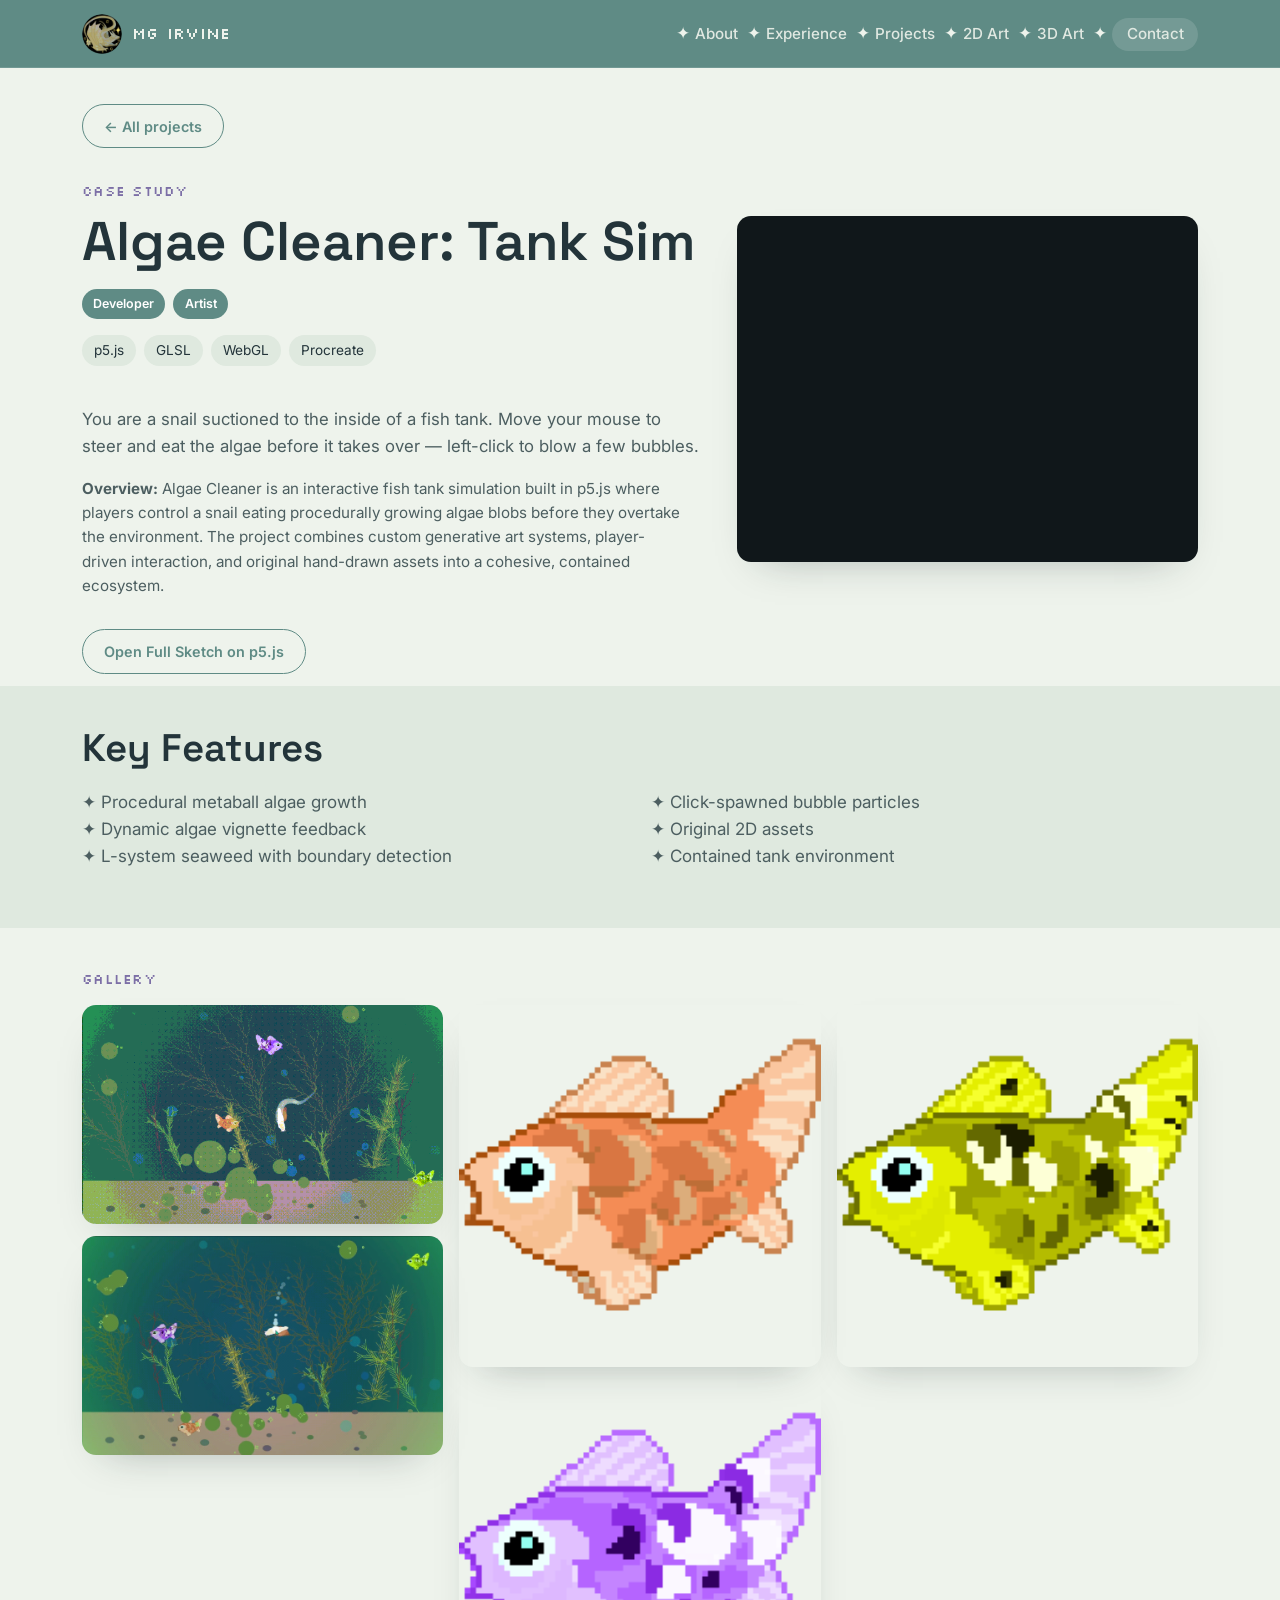
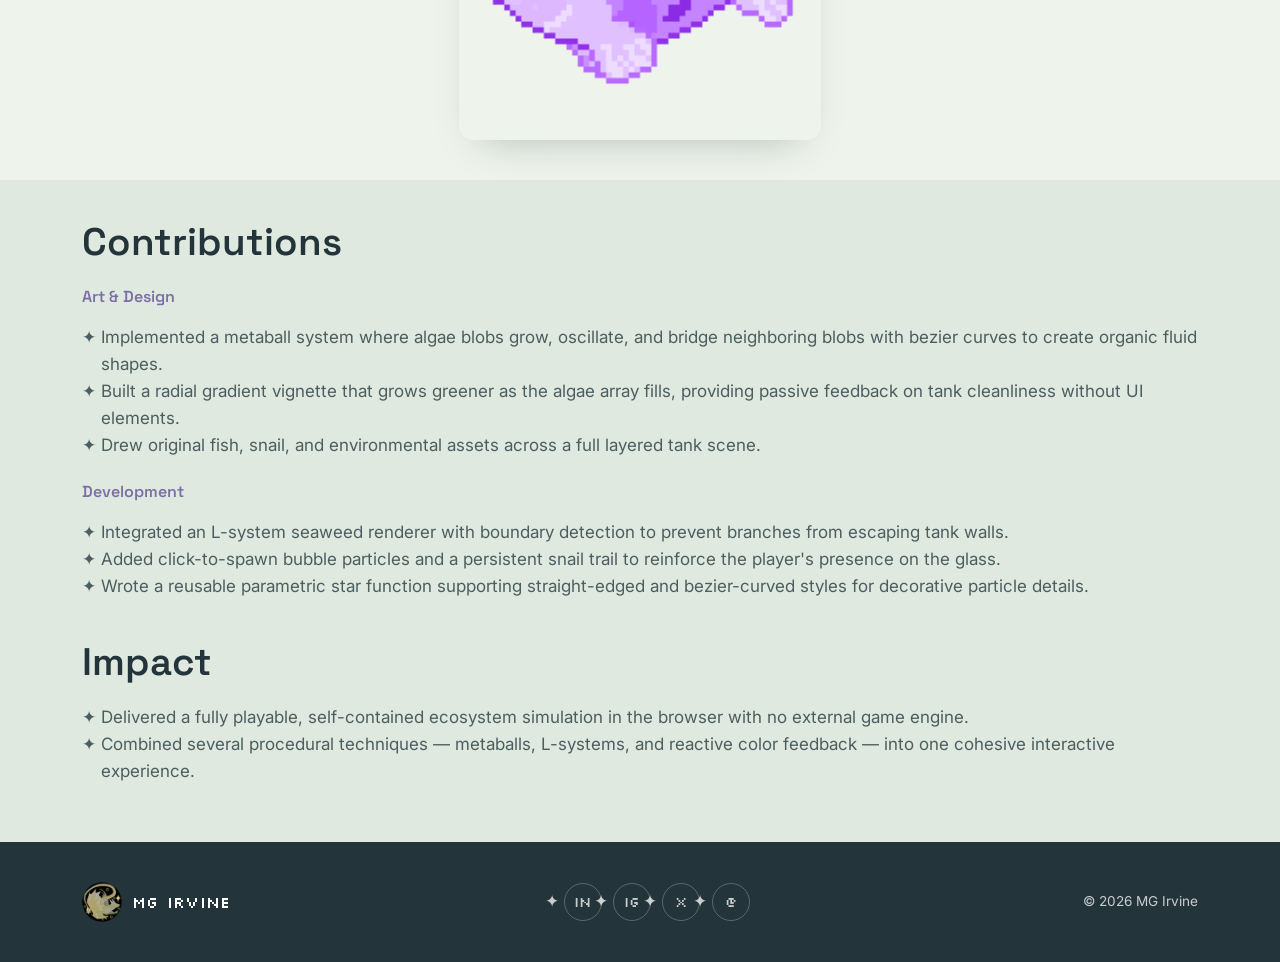
==== commit f075a355: "Project Page Updates - Reinstated previously deleted image, embeds, gallery, and padding changes. - " ====
--- a/html5up-story/algaecleaner.html
+++ b/html5up-story/algaecleaner.html
@@ -38,33 +38,41 @@
 	</header>
 
 	<main id="main">
-		<section class="section" style="padding-top: 3.5rem;">
-			<div class="section-inner">
-				<a href="index.html#projects" class="button-outline button" style="margin-bottom: 2rem;">&larr; All projects</a>
+		<section class="section" style="padding: 2.25rem 0 0.75rem;">
+			<div class="section-inner case-hero">
+				<div class="case-hero-copy">
+					<a href="index.html#projects" class="button-outline button" style="margin-bottom: 2rem;">&larr; All projects</a>
 
-				<p class="eyebrow">Case Study</p>
-				<h1 style="font-family: var(--font-display); font-size: clamp(2.4rem, 5vw, 3.4rem); margin-bottom: 0.3em;">Algae Cleaner: Tank Sim</h1>
-				<p class="role-tags">
-					<span>Developer</span><span>Artist</span>
-				</p>
+					<p class="eyebrow">Case Study</p>
+					<h1 style="font-family: var(--font-display); font-size: clamp(2.4rem, 5vw, 3.4rem); margin-bottom: 0.3em;">Algae Cleaner: Tank Sim</h1>
+					<p class="role-tags">
+						<span>Developer</span><span>Artist</span>
+					</p>
 
-				<div class="chip-row" style="margin: 1rem 0 2.5rem;">
-					<li>p5.js</li><li>GLSL</li><li>WebGL</li><li>Procreate</li>
+					<div class="chip-row" style="margin: 1rem 0 2.5rem;">
+						<li>p5.js</li><li>GLSL</li><li>WebGL</li><li>Procreate</li>
+					</div>
+
+					<p style="max-width: 60ch; font-size: 1.05rem; color: var(--ink-soft);">
+						You are a snail suctioned to the inside of a fish tank. Move your mouse to steer
+						and eat the algae before it takes over — left-click to blow a few bubbles.
+					</p>
+					<p style="max-width: 60ch; font-size: 0.95rem; color: var(--ink-soft); margin-top: 1rem;">
+						<strong>Overview:</strong> Algae Cleaner is an interactive fish tank simulation
+						built in p5.js where players control a snail eating procedurally growing algae
+						blobs before they overtake the environment. The project combines custom generative
+						art systems, player-driven interaction, and original hand-drawn assets into a
+						cohesive, contained ecosystem.
+					</p>
+
+					<a href="https://editor.p5js.org/mgirvine21/sketches/qQSTtBYEL" target="_blank" rel="noopener" class="button button-outline" style="margin-top: 1rem;">Open Full Sketch on p5.js</a>
 				</div>
 
-				<p style="max-width: 72ch; font-size: 1.05rem; color: var(--ink-soft);">
-					You are a snail suctioned to the inside of a fish tank. Move your mouse to steer
-					and eat the algae before it takes over — left-click to blow a few bubbles.
-				</p>
-				<p style="max-width: 72ch; font-size: 1.05rem; color: var(--ink-soft);">
-					<strong>Overview:</strong> Algae Cleaner is an interactive fish tank simulation
-					built in p5.js where players control a snail eating procedurally growing algae
-					blobs before they overtake the environment. The project combines custom generative
-					art systems, player-driven interaction, and original hand-drawn assets into a
-					cohesive, contained ecosystem.
-				</p>
-
-				<a href="https://editor.p5js.org/mgirvine21/sketches/qQSTtBYEL" target="_blank" rel="noopener" class="button button-outline" style="margin-top: 1rem;">Play the p5.js sketch</a>
+				<div class="case-hero-media">
+					<div class="embed-frame embed-frame-sketch">
+						<iframe src="https://editor.p5js.org/mgirvine21/full/qQSTtBYEL" title="Algae Cleaner playable p5.js sketch" loading="lazy"></iframe>
+					</div>
+				</div>
 			</div>
 		</section>
 
@@ -84,12 +92,13 @@
 
 		<section class="section">
 			<div class="section-inner">
-				<div class="gallery-grid reveal" style="grid-template-columns: repeat(auto-fit, minmax(320px, 1fr));">
-					<img src="images/irvine_imgs/PROJECTS/ALGAE/project-algaecleaner-move.gif" alt="Algae Cleaner tank scene" loading="lazy" style="border-radius: var(--radius); aspect-ratio: 4/3; object-fit: contain; background: var(--surface); padding: 1.5rem;" />
-					<img src="images/irvine_imgs/PROJECTS/ALGAE/project-algaecleaner.gif" alt="Algae Cleaner tank scene" loading="lazy" style="border-radius: var(--radius); aspect-ratio: 4/3; object-fit: contain; background: var(--surface); padding: 1.5rem;" />
-					<img src="images/irvine_imgs/PROJECTS/ALGAE/project-pixle-algaecleaner-fish.png" alt="Algae Cleaner tank scene" loading="lazy" style="border-radius: var(--radius); aspect-ratio: 4/3; object-fit: contain; background: var(--surface); padding: 1.5rem;" />
-					<img src="images/irvine_imgs/PROJECTS/ALGAE/project-pixle-algaecleaner-fish2.png" alt="Algae Cleaner tank scene" loading="lazy" style="border-radius: var(--radius); aspect-ratio: 4/3; object-fit: contain; background: var(--surface); padding: 1.5rem;" />
-					<img src="images/irvine_imgs/PROJECTS/ALGAE/project-pixle-algaecleaner-fish3.png" alt="Algae Cleaner tank scene" loading="lazy" style="border-radius: var(--radius); aspect-ratio: 4/3; object-fit: contain; background: var(--surface); padding: 1.5rem;" />
+				<p class="eyebrow" style="margin-bottom: 1rem;">Gallery</p>
+				<div class="masonry-gallery reveal">
+					<img src="images/irvine_imgs/PROJECTS/ALGAE/project-algaecleaner-move.gif" alt="Snail character steering through the Algae Cleaner tank simulation" loading="lazy" />
+					<img src="images/irvine_imgs/PROJECTS/ALGAE/project-algaecleaner.gif" alt="Algae Cleaner tank scene with procedural metaball algae growth" loading="lazy" />
+					<img src="images/irvine_imgs/PROJECTS/ALGAE/project-pixle-algaecleaner-fish.png" alt="Original pixel-art fish design for Algae Cleaner" loading="lazy" />
+					<img src="images/irvine_imgs/PROJECTS/ALGAE/project-pixle-algaecleaner-fish2.png" alt="Original pixel-art fish design for Algae Cleaner, alternate variant" loading="lazy" />
+					<img src="images/irvine_imgs/PROJECTS/ALGAE/project-pixle-algaecleaner-fish3.png" alt="Original pixel-art fish design for Algae Cleaner, second alternate variant" loading="lazy" />
 				</div>
 			</div>
 		</section>
@@ -113,7 +122,10 @@
 				</ul>
 
 				<h2 style="margin-top: 2.5rem;">Impact</h2>
-				<p style="color: var(--ink-soft);"><em>Add impact details here.</em></p>
+				<ul style="color: var(--ink-soft); padding-left: 1.2rem;">
+					<li>Delivered a fully playable, self-contained ecosystem simulation in the browser with no external game engine.</li>
+					<li>Combined several procedural techniques — metaballs, L-systems, and reactive color feedback — into one cohesive interactive experience.</li>
+				</ul>
 			</div>
 		</section>
 	</main>
@@ -134,6 +146,42 @@
 		</div>
 	</footer>
 
+
+	<div class="lightbox" id="lightbox" aria-hidden="true">
+		<button class="lightbox-close" id="lightboxClose" aria-label="Close image">\&times;</button>
+		<img src="" alt="" id="lightboxImg" />
+	</div>
+
 	<script src="assets/js/main.js" defer></script>
+	<script>
+		document.addEventListener('DOMContentLoaded', function () {
+			var lightbox = document.getElementById('lightbox');
+			var lightboxImg = document.getElementById('lightboxImg');
+			var closeBtn = document.getElementById('lightboxClose');
+
+			function openLightbox(img) {
+				lightboxImg.src = img.src;
+				lightboxImg.alt = img.alt;
+				lightbox.classList.add('is-open');
+				lightbox.setAttribute('aria-hidden', 'false');
+			}
+			function closeLightbox() {
+				lightbox.classList.remove('is-open');
+				lightbox.setAttribute('aria-hidden', 'true');
+				lightboxImg.src = '';
+			}
+
+			document.querySelectorAll('.masonry-gallery img').forEach(function (img) {
+				img.addEventListener('click', function () { openLightbox(img); });
+			});
+			closeBtn.addEventListener('click', closeLightbox);
+			lightbox.addEventListener('click', function (e) {
+				if (e.target === lightbox) closeLightbox();
+			});
+			document.addEventListener('keydown', function (e) {
+				if (e.key === 'Escape') closeLightbox();
+			});
+		});
+	</script>
 </body>
 </html>
--- a/html5up-story/assets/css/main.css
+++ b/html5up-story/assets/css/main.css
@@ -14,6 +14,7 @@
    11. Buttons & chips
    12. Motion & responsive
    13. Case-study hero + masonry gallery + lightbox
+   14. Embeds (video / playable demos)
    ========================================================= */
 
 /* ---------- 1. Tokens & reset ---------- */
@@ -87,6 +88,10 @@
 h3 { font-size: 1.3rem; }
 p { margin: 0 0 1em; max-width: 62ch; }
 p:last-child { margin-bottom: 0; }
+
+ul li::marker {
+	content: "✦ "
+}
 
 .eyebrow {
 	font-family: var(--font-pixel);
@@ -666,4 +671,43 @@
 	cursor: pointer;
 	padding: 0.25rem 0.5rem;
 }
-.lightbox-close:hover { color: var(--gold); }+.lightbox-close:hover { color: var(--gold); }
+/* ---------- 14. Embeds (video / playable demos) ---------- */
+
+/* 16:9 video embed (YouTube). Use inside .case-hero-media in place of an
+   <img>, or standalone inside .embed-grid. */
+.embed-frame {
+	position: relative;
+	width: 100%;
+	aspect-ratio: 16 / 9;
+	border-radius: var(--radius);
+	overflow: hidden;
+	box-shadow: var(--shadow);
+	background: #10171a;
+}
+.embed-frame iframe {
+	position: absolute;
+	inset: 0;
+	width: 100%;
+	height: 100%;
+	border: 0;
+	display: block;
+}
+
+/* Taller aspect for playable p5.js sketches, whose canvases usually run
+   closer to square/portrait than a video does. */
+.embed-frame-sketch {
+	aspect-ratio: 4 / 3;
+}
+
+/* Side-by-side embeds, e.g. two demo videos for one project. Stacks on
+   small screens automatically. */
+.embed-grid {
+	display: grid;
+	grid-template-columns: repeat(auto-fit, minmax(280px, 1fr));
+	gap: 1.5rem;
+}
+
+@media (max-width: 720px) {
+	.embed-grid { gap: 1rem; }
+}
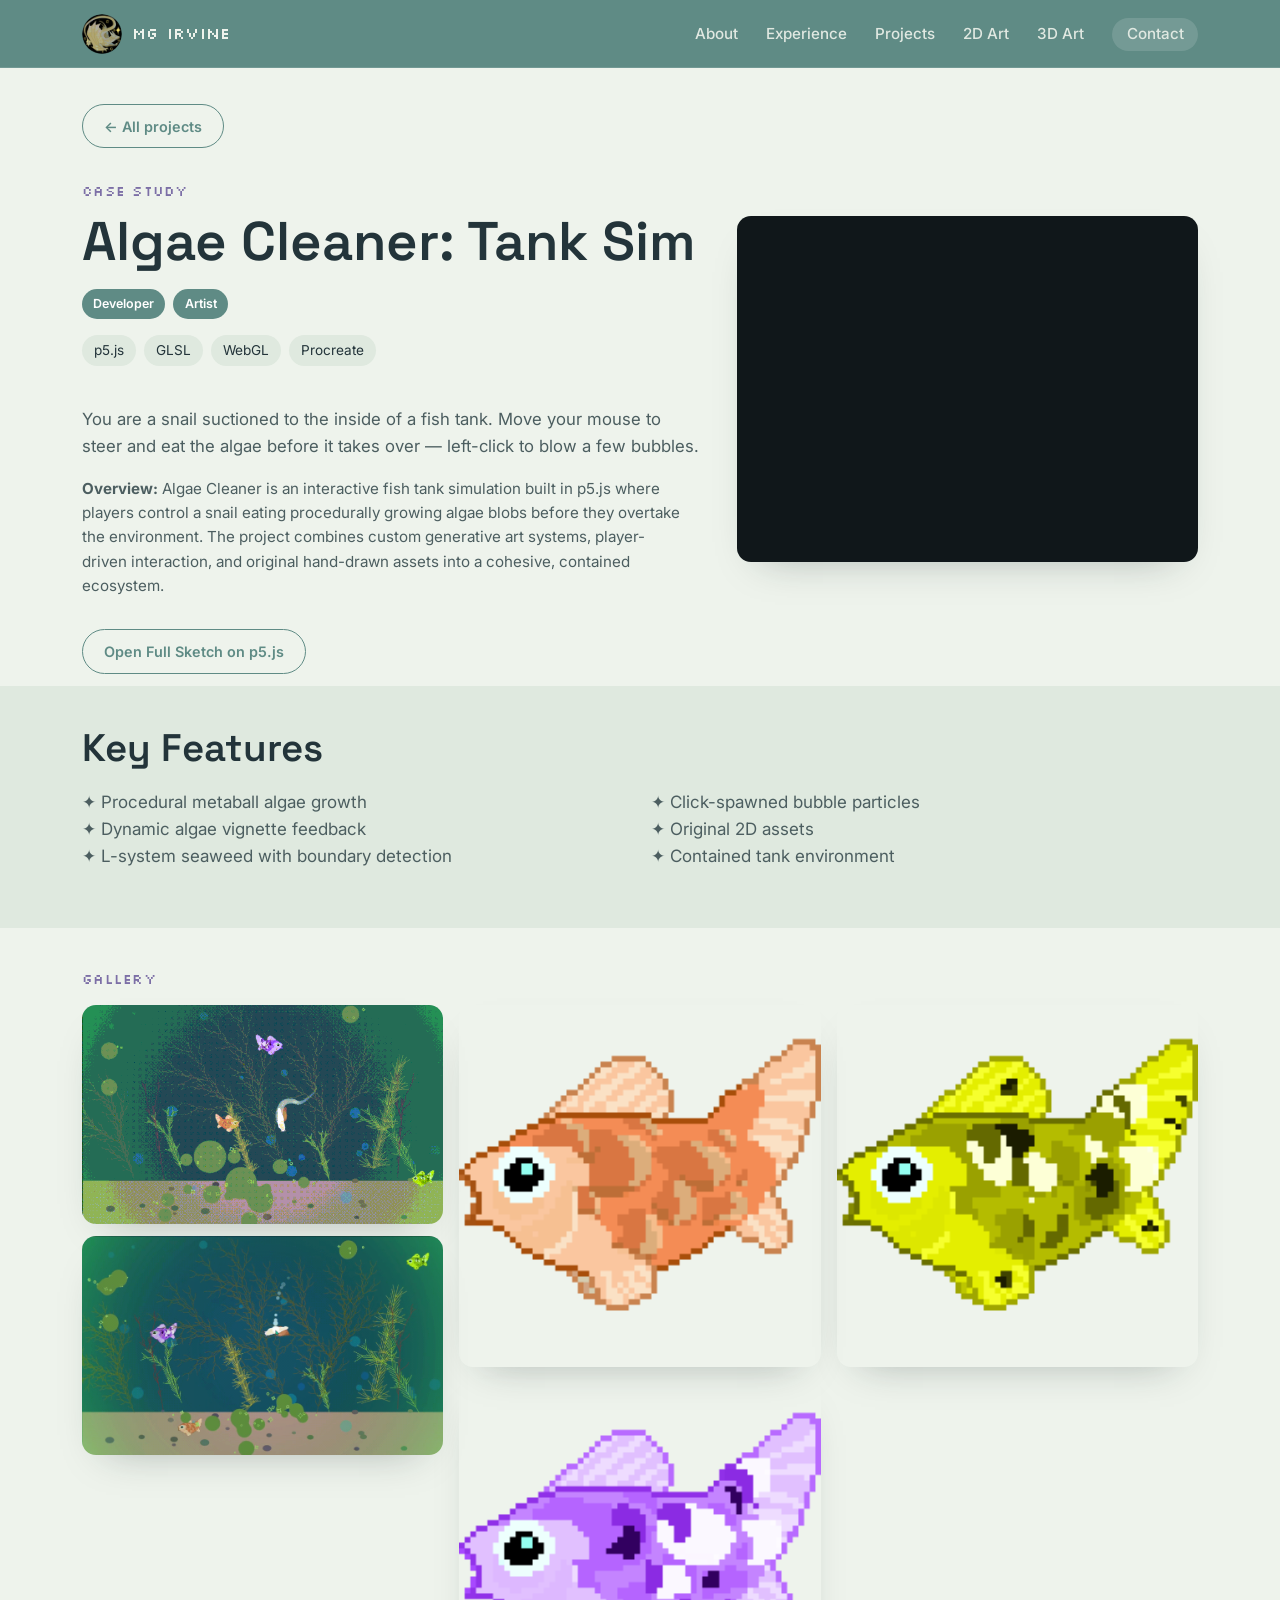
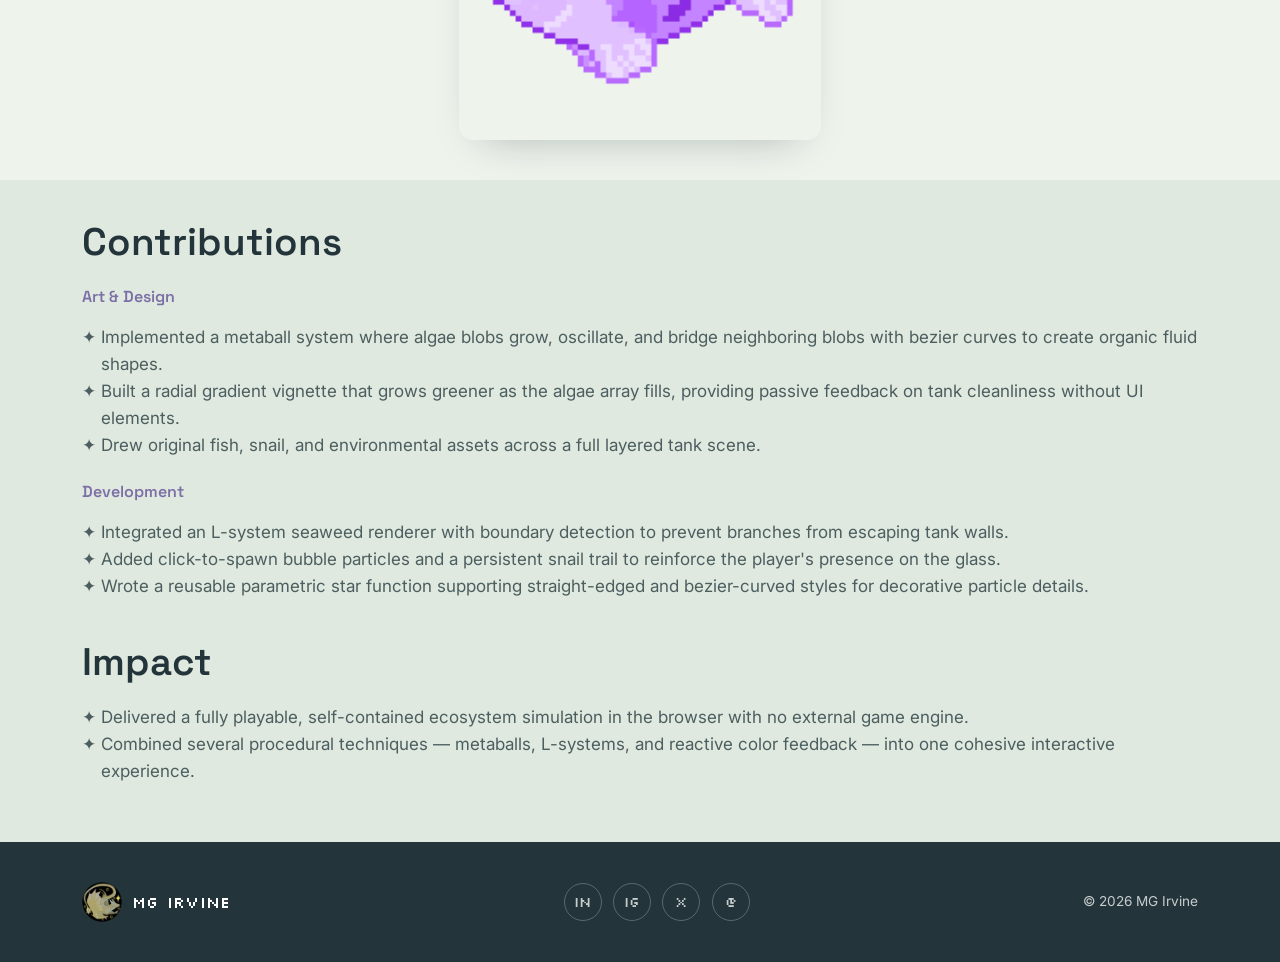
==== commit 2a2e7a2f: "Updated Nav Bar and Bullet content - Updated nav bar to actually be sticky. - Updated li marker cont" ====
--- a/html5up-story/algaecleaner.html
+++ b/html5up-story/algaecleaner.html
@@ -79,7 +79,7 @@
 		<section class="section section-alt">
 			<div class="section-inner">
 				<h2>Key Features</h2>
-				<ul style="color: var(--ink-soft); padding-left: 1.2rem; columns: 2; column-gap: 2.5rem;">
+				<ul class="feature-list" style="color: var(--ink-soft); padding-left: 1.2rem; columns: 2; column-gap: 2.5rem;">
 					<li>Procedural metaball algae growth</li>
 					<li>Dynamic algae vignette feedback</li>
 					<li>L-system seaweed with boundary detection</li>
@@ -108,21 +108,21 @@
 				<h2>Contributions</h2>
 
 				<h3 style="margin-top: 1.5rem; font-size: 1rem; color: var(--violet);">Art &amp; Design</h3>
-				<ul style="color: var(--ink-soft); padding-left: 1.2rem;">
+				<ul class="feature-list" style="color: var(--ink-soft); padding-left: 1.2rem;">
 					<li>Implemented a metaball system where algae blobs grow, oscillate, and bridge neighboring blobs with bezier curves to create organic fluid shapes.</li>
 					<li>Built a radial gradient vignette that grows greener as the algae array fills, providing passive feedback on tank cleanliness without UI elements.</li>
 					<li>Drew original fish, snail, and environmental assets across a full layered tank scene.</li>
 				</ul>
 
 				<h3 style="margin-top: 1.5rem; font-size: 1rem; color: var(--violet);">Development</h3>
-				<ul style="color: var(--ink-soft); padding-left: 1.2rem;">
+				<ul class="feature-list" style="color: var(--ink-soft); padding-left: 1.2rem;">
 					<li>Integrated an L-system seaweed renderer with boundary detection to prevent branches from escaping tank walls.</li>
 					<li>Added click-to-spawn bubble particles and a persistent snail trail to reinforce the player's presence on the glass.</li>
 					<li>Wrote a reusable parametric star function supporting straight-edged and bezier-curved styles for decorative particle details.</li>
 				</ul>
 
 				<h2 style="margin-top: 2.5rem;">Impact</h2>
-				<ul style="color: var(--ink-soft); padding-left: 1.2rem;">
+				<ul class="feature-list" style="color: var(--ink-soft); padding-left: 1.2rem;">
 					<li>Delivered a fully playable, self-contained ecosystem simulation in the browser with no external game engine.</li>
 					<li>Combined several procedural techniques — metaballs, L-systems, and reactive color feedback — into one cohesive interactive experience.</li>
 				</ul>
--- a/html5up-story/assets/css/main.css
+++ b/html5up-story/assets/css/main.css
@@ -89,10 +89,6 @@
 p { margin: 0 0 1em; max-width: 62ch; }
 p:last-child { margin-bottom: 0; }
 
-ul li::marker {
-	content: "✦ "
-}
-
 .eyebrow {
 	font-family: var(--font-pixel);
 	font-size: 0.85rem;
@@ -216,14 +212,18 @@
 	list-style: none;
 	margin: 1.5rem 0;
 	padding: 0;
-	border-left: 2px solid var(--line);
 	display: grid;
 	gap: 0.5rem;
 }
-.hero-facts li {
+.hero-facts li{
 	padding-left: 1rem;
 	font-size: 0.95rem;
 	color: var(--ink-soft);
+}
+.hero-facts li::marker, 
+.timeline-what li::marker,
+.feature-list li::marker {
+	content: "✦ "
 }
 .hero-facts a { color: var(--violet); text-decoration: underline; text-underline-offset: 2px; }
 .hero-actions { display: flex; gap: 0.9rem; flex-wrap: wrap; margin: 1.75rem 0; }
@@ -473,7 +473,7 @@
 /* ---------- 12. Motion & responsive ---------- */
 
 /* Guard against any single element forcing horizontal scroll */
-html, body { overflow-x: hidden; }
+html, body { overflow-x: clip; }
 img, svg { max-width: 100%; height: auto; }
 
 /* ~1024px — tablet: tighten the outer rhythm, nothing restructures yet */
@@ -549,7 +549,6 @@
 	.hero-actions .button,
 	.contact-links .button { width: 100%; text-align: center; }
 
-	.hero-facts { border-left-width: 2px; }
 	.hero-facts li { font-size: 0.9rem; }
 
 	.about-grid { gap: 1.75rem; }
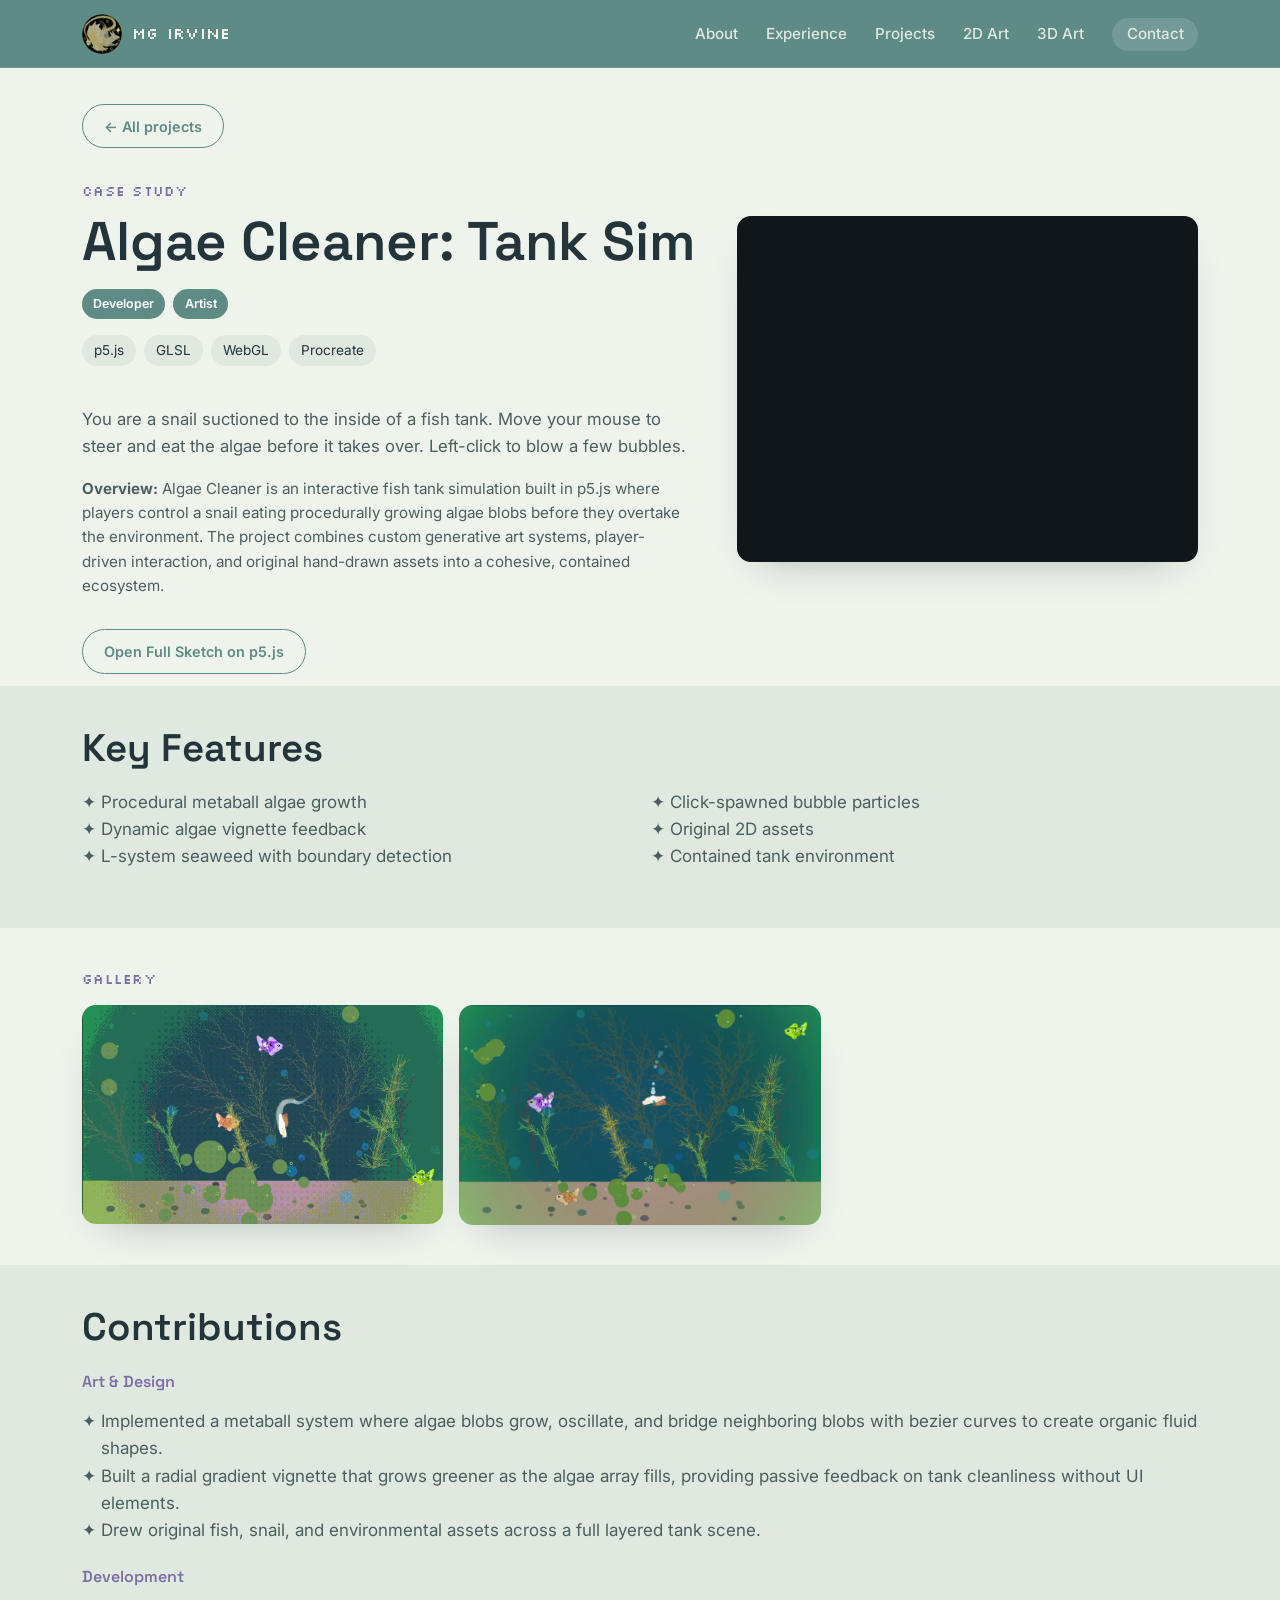
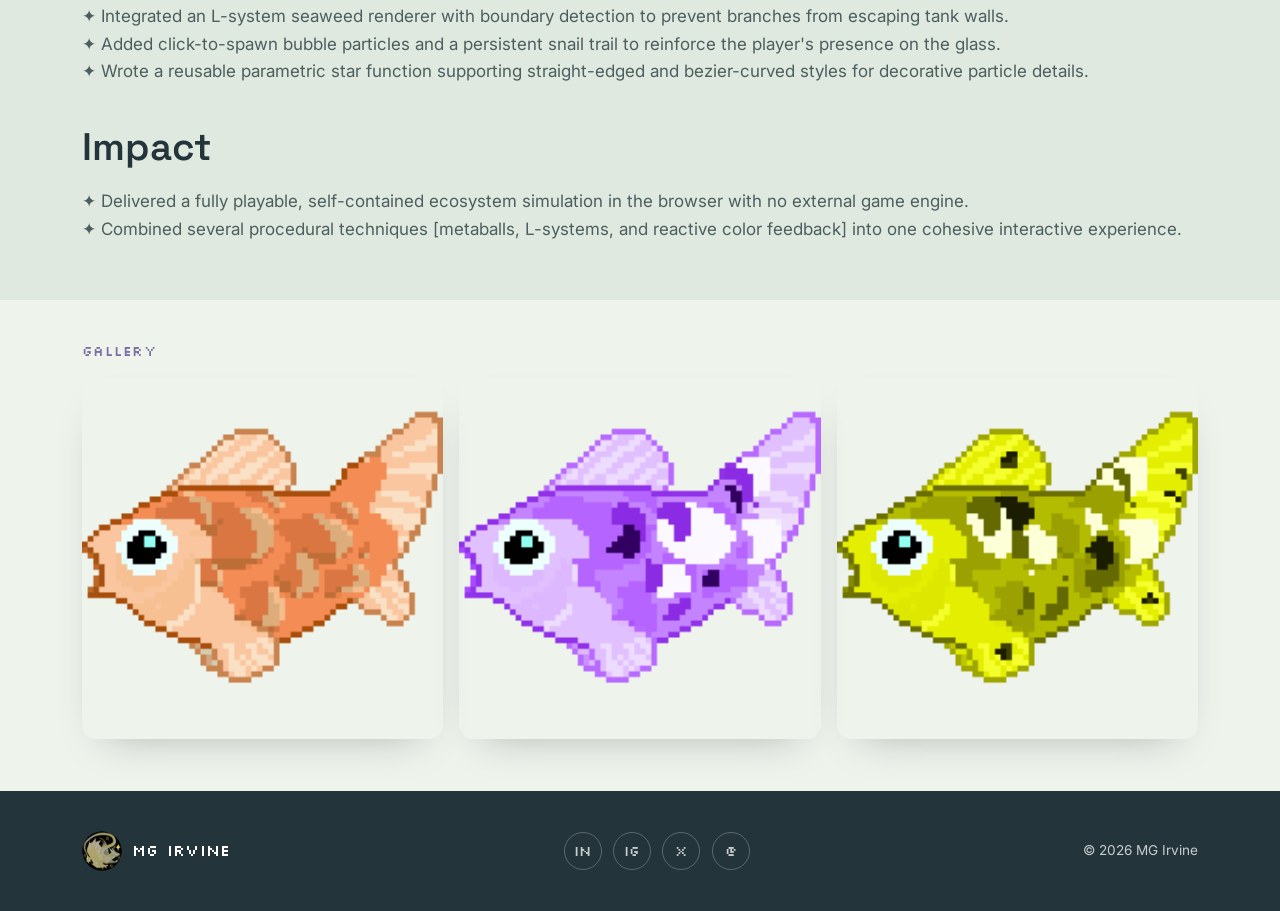
==== commit da195544: "UI design changes, Content organization - Updated work timeline to have collapsible info. - Changed " ====
--- a/html5up-story/algaecleaner.html
+++ b/html5up-story/algaecleaner.html
@@ -3,7 +3,7 @@
 <head>
 	<meta charset="utf-8" />
 	<meta name="viewport" content="width=device-width, initial-scale=1" />
-	<title>Algae Cleaner: Tank Sim — MG Irvine</title>
+	<title>Algae Cleaner: Tank Sim - MG Irvine</title>
 	<meta name="description" content="Case study: a p5.js fish tank simulation with procedural algae growth, built and designed by MG Irvine." />
 	<link rel="icon" type="image/png" href="images/irvine_imgs/dragon_favicon.png" />
 	<link rel="preconnect" href="https://fonts.googleapis.com" />
@@ -55,7 +55,7 @@
 
 					<p style="max-width: 60ch; font-size: 1.05rem; color: var(--ink-soft);">
 						You are a snail suctioned to the inside of a fish tank. Move your mouse to steer
-						and eat the algae before it takes over — left-click to blow a few bubbles.
+						and eat the algae before it takes over. Left-click to blow a few bubbles.
 					</p>
 					<p style="max-width: 60ch; font-size: 0.95rem; color: var(--ink-soft); margin-top: 1rem;">
 						<strong>Overview:</strong> Algae Cleaner is an interactive fish tank simulation
@@ -96,12 +96,10 @@
 				<div class="masonry-gallery reveal">
 					<img src="images/irvine_imgs/PROJECTS/ALGAE/project-algaecleaner-move.gif" alt="Snail character steering through the Algae Cleaner tank simulation" loading="lazy" />
 					<img src="images/irvine_imgs/PROJECTS/ALGAE/project-algaecleaner.gif" alt="Algae Cleaner tank scene with procedural metaball algae growth" loading="lazy" />
-					<img src="images/irvine_imgs/PROJECTS/ALGAE/project-pixle-algaecleaner-fish.png" alt="Original pixel-art fish design for Algae Cleaner" loading="lazy" />
-					<img src="images/irvine_imgs/PROJECTS/ALGAE/project-pixle-algaecleaner-fish2.png" alt="Original pixel-art fish design for Algae Cleaner, alternate variant" loading="lazy" />
-					<img src="images/irvine_imgs/PROJECTS/ALGAE/project-pixle-algaecleaner-fish3.png" alt="Original pixel-art fish design for Algae Cleaner, second alternate variant" loading="lazy" />
 				</div>
 			</div>
 		</section>
+
 
 		<section class="section section-alt">
 			<div class="section-inner">
@@ -124,8 +122,19 @@
 				<h2 style="margin-top: 2.5rem;">Impact</h2>
 				<ul class="feature-list" style="color: var(--ink-soft); padding-left: 1.2rem;">
 					<li>Delivered a fully playable, self-contained ecosystem simulation in the browser with no external game engine.</li>
-					<li>Combined several procedural techniques — metaballs, L-systems, and reactive color feedback — into one cohesive interactive experience.</li>
+					<li>Combined several procedural techniques [metaballs, L-systems, and reactive color feedback] into one cohesive interactive experience.</li>
 				</ul>
+			</div>
+		</section>
+
+		<section class="section">
+			<div class="section-inner">
+				<p class="eyebrow" style="margin-bottom: 1rem;">Gallery</p>
+				<div class="masonry-gallery reveal">
+					<img src="images/irvine_imgs/PROJECTS/ALGAE/project-pixle-algaecleaner-fish.png" alt="Original pixel-art fish design for Algae Cleaner" loading="lazy" />
+					<img src="images/irvine_imgs/PROJECTS/ALGAE/project-pixle-algaecleaner-fish2.png" alt="Original pixel-art fish design for Algae Cleaner, alternate variant" loading="lazy" />
+					<img src="images/irvine_imgs/PROJECTS/ALGAE/project-pixle-algaecleaner-fish3.png" alt="Original pixel-art fish design for Algae Cleaner, second alternate variant" loading="lazy" />
+				</div>
 			</div>
 		</section>
 	</main>
--- a/html5up-story/assets/css/main.css
+++ b/html5up-story/assets/css/main.css
@@ -7,7 +7,7 @@
    4. Header / nav
    5. Hero
    6. About / skills
-   7. Experience timeline
+   7. Experience timeline (collapsible)
    8. Projects (spotlights + grid)
    9. Galleries
    10. Contact / footer
@@ -301,7 +301,7 @@
 	color: var(--ink);
 }
 
-/* ---------- 7. Experience timeline ---------- */
+/* ---------- 7. Experience timeline (collapsible) ---------- */
 .timeline {
 	list-style: none;
 	margin: 1.75rem 0 0;
@@ -309,30 +309,83 @@
 	border-left: 2px solid var(--line);
 }
 .timeline-item {
-	display: grid;
-	grid-template-columns: 190px 1fr;
-	gap: 2rem;
-	padding: 0 0 2.5rem 2rem;
+	padding: 0 0 0 2rem;
 	position: relative;
 }
 .timeline-item::before {
 	content: "";
 	position: absolute;
 	left: -7px;
-	top: 0.3rem;
+	top: 1.15rem;
 	width: 12px;
 	height: 12px;
 	border-radius: 50%;
 	background: var(--gold);
 	border: 2px solid var(--bg-alt);
 }
-.timeline-item:last-child { padding-bottom: 0; }
+.timeline-details {
+	border-bottom: 1px solid var(--line);
+}
+.timeline-item:last-child .timeline-details { border-bottom: none; }
+
+/* Reset native <details>/<summary> chrome so it matches the site style */
+.timeline-summary {
+	list-style: none;
+	cursor: pointer;
+	display: flex;
+	flex-wrap: wrap;
+	align-items: center;
+	column-gap: 0.85rem;
+	row-gap: 0.2rem;
+	padding: 0.85rem 1.75rem 0.85rem 0;
+	position: relative;
+}
+.timeline-summary::-webkit-details-marker { display: none; }
+.timeline-summary:focus-visible { outline-offset: 4px; }
+
 .timeline-date {
+	order: 0;
 	font-family: var(--font-pixel);
 	font-size: 0.8rem;
 	color: var(--violet);
-}
-.timeline-role { color: var(--ink-soft); font-weight: 500; margin-bottom: 0.6em; }
+	white-space: nowrap;
+}
+.timeline-title {
+	order: 1;
+	font-family: var(--font-display);
+	font-weight: 600;
+	font-size: 1.1rem;
+	transition: color 0.2s ease;
+}
+.timeline-summary:hover .timeline-title { color: var(--header); }
+.timeline-role {
+	order: 2;
+	flex-basis: 100%;
+	color: var(--ink-soft);
+	font-weight: 500;
+	font-size: 0.92rem;
+}
+
+/* Chevron indicator: closed points down, open points up */
+.timeline-summary::after {
+	content: "";
+	order: 3;
+	position: absolute;
+	right: 0.15rem;
+	top: 1.35rem;
+	width: 9px;
+	height: 9px;
+	border-right: 2px solid var(--ink-soft);
+	border-bottom: 2px solid var(--ink-soft);
+	transform: rotate(45deg);
+	transition: transform 0.2s ease;
+}
+.timeline-details[open] .timeline-summary::after {
+	transform: rotate(-135deg);
+	top: 1.55rem;
+}
+
+.timeline-what { padding: 0 0 1.15rem; }
 .timeline-what ul { margin: 0; padding-left: 1.2rem; color: var(--ink-soft); }
 .timeline-what li { margin-bottom: 0.4em; }
 
@@ -380,7 +433,7 @@
 	font-weight: 500;
 }
 
-.side-projects { margin-top: 3rem; }
+.side-projects { margin-top: 0; }
 .side-projects h3 { margin-bottom: 1.5rem; }
 .project-grid {
 	display: grid;
@@ -429,6 +482,13 @@
 }
 .gallery-item img { width: 100%; height: 100%; object-fit: contain; transition: transform 0.4s ease; }
 .gallery-item:hover img { transform: scale(1.06); }
+
+.flipped-image {
+    transform: scaleX(-1);
+    -webkit-transform: scaleX(-1);
+    -moz-transform: scaleX(-1);
+    -o-transform: scaleX(-1);
+}   
 
 .reveal { opacity: 0; transform: translateY(16px); transition: opacity 0.6s ease, transform 0.6s ease; }
 .reveal.is-visible { opacity: 1; transform: translateY(0); }
@@ -498,9 +558,6 @@
 	.spotlight-reverse .spotlight-media,
 	.spotlight-reverse .spotlight-copy { order: initial; }
 	.spotlight-media img { aspect-ratio: 16 / 10; }
-
-	.timeline-item { grid-template-columns: 1fr; gap: 0.35rem; }
-	.timeline-date { display: inline-block; margin-bottom: 0.35rem; }
 }
 
 /* ~720px — nav collapses to a menu, section rhythm tightens further */
@@ -558,7 +615,8 @@
 	.spotlight-copy h3 { font-size: 1.5rem; }
 
 	.timeline { margin-top: 1.25rem; }
-	.timeline-item { padding-bottom: 1.25rem; }
+	.timeline-summary { padding-top: 0.7rem; padding-bottom: 0.7rem; }
+	.timeline-title { font-size: 1rem; }
 
 	.gallery-grid { grid-template-columns: repeat(auto-fill, minmax(130px, 1fr)); gap: 0.6rem; }
 	.project-grid { grid-template-columns: 1fr; }
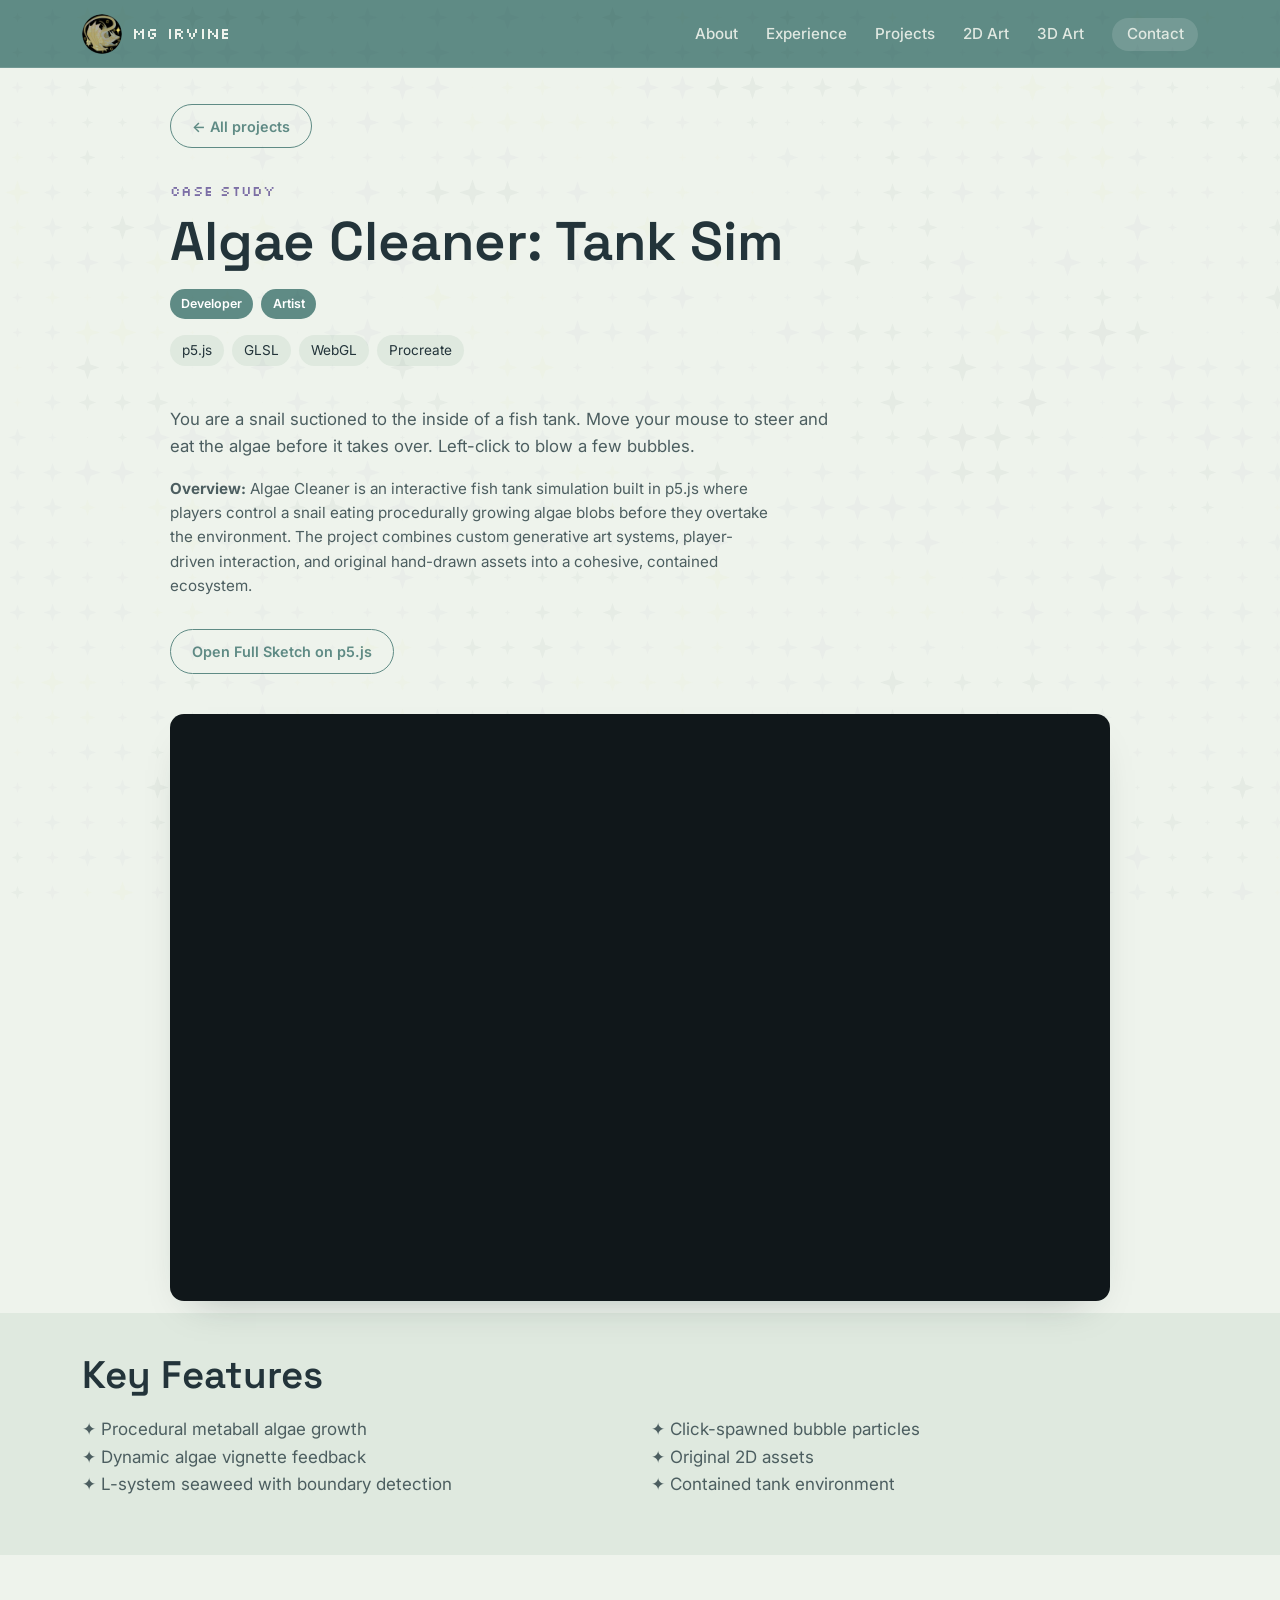
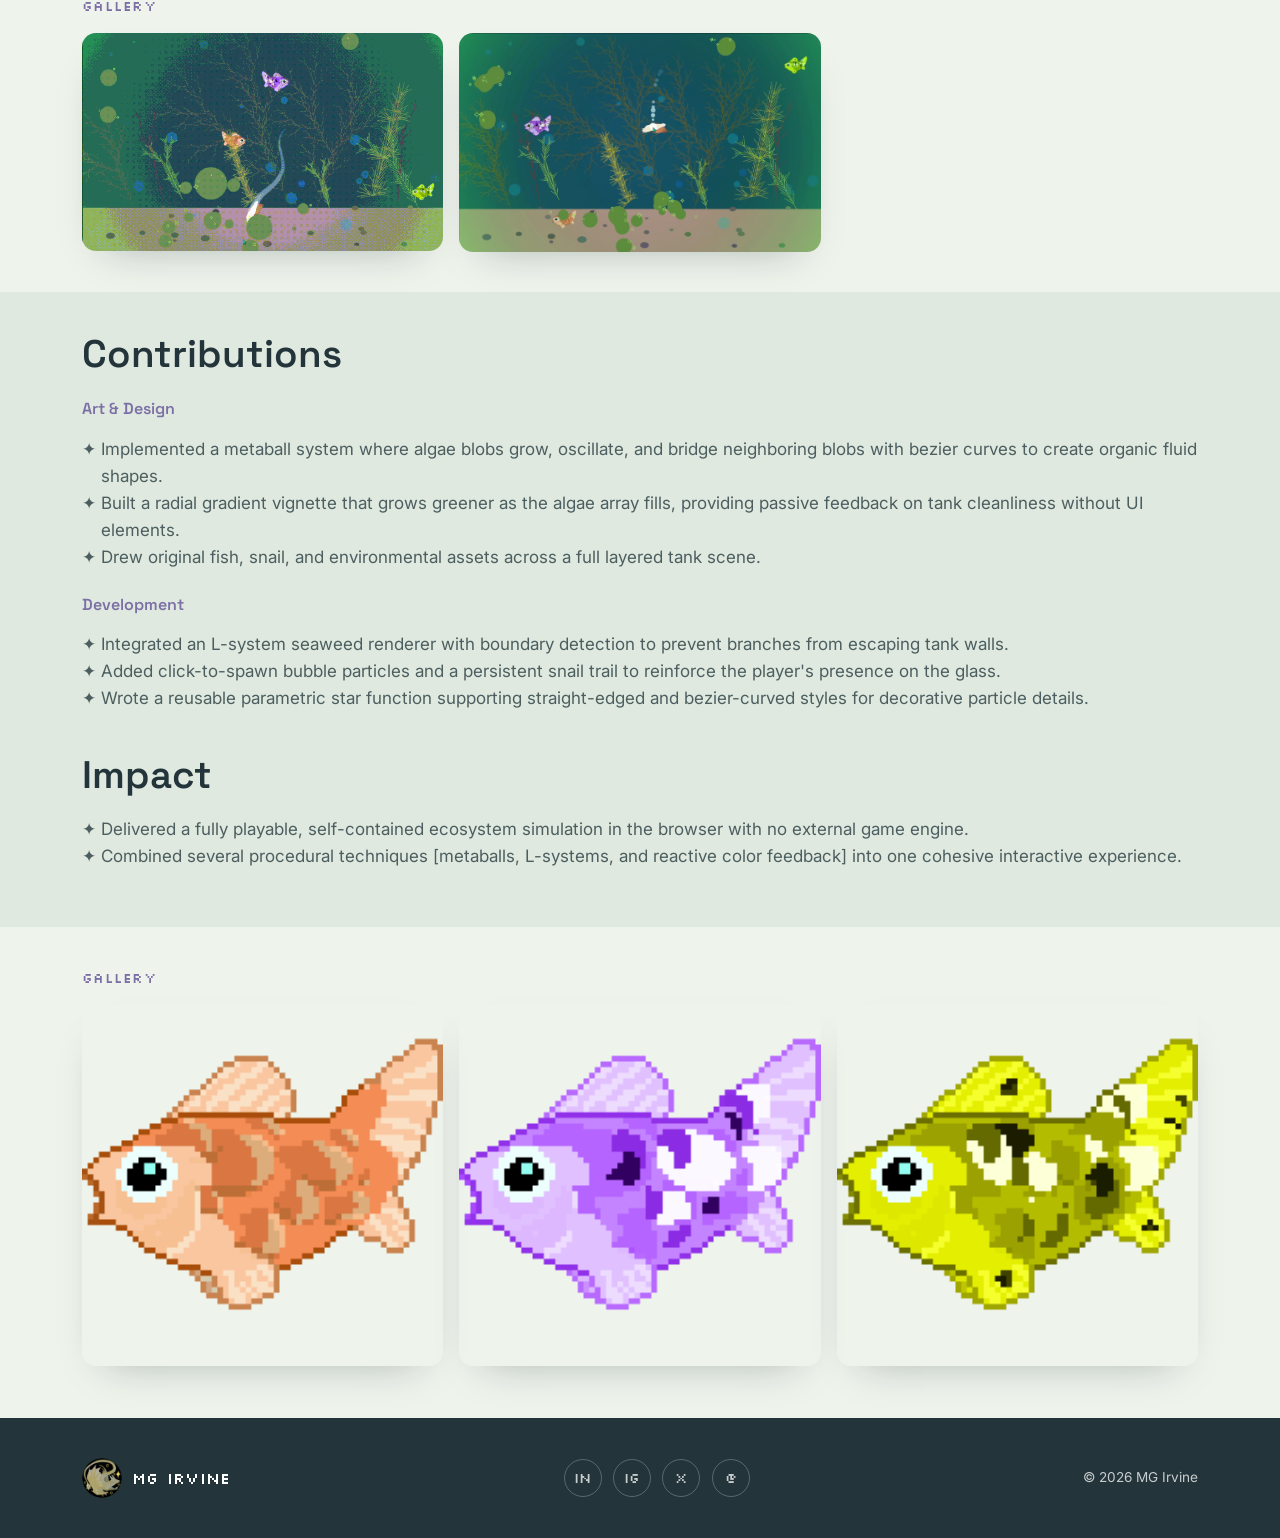
==== commit 8ab233ac: "UI Particle Effect Addition - Added particle effect from one of my p5.js projects to appear when hov" ====
--- a/html5up-story/algaecleaner.html
+++ b/html5up-story/algaecleaner.html
@@ -192,5 +192,7 @@
 			});
 		});
 	</script>
+	<script src="assets/js/cursor-stars.js" defer></script>
+	<script src="assets/js/bg-noise.js" defer></script>
 </body>
 </html>
--- a/html5up-story/assets/css/main.css
+++ b/html5up-story/assets/css/main.css
@@ -765,6 +765,30 @@
 	gap: 1.5rem;
 }
 
+/* Full-width, larger embed specifically for playable p5.js sketches.
+   Keeps image-based case-hero pages untouched. */
+.case-hero:has(.embed-frame-sketch) {
+	grid-template-columns: 1fr;
+	max-width: 1004px;
+	margin: 0 auto;
+	gap: 2.5rem;
+}
+.case-hero:has(.embed-frame-sketch) .case-hero-media {
+	order: 1;
+}
+.embed-frame-sketch {
+	aspect-ratio: 16 / 10;
+	width: 100%;
+	max-width: none; /* now bounded by the parent's 820px instead */
+	margin: 0;
+}
+
+@media (max-width: 900px) {
+	.case-hero:has(.embed-frame-sketch) .case-hero-media {
+		order: 1;
+	}
+}
+
 @media (max-width: 720px) {
 	.embed-grid { gap: 1rem; }
-}+}
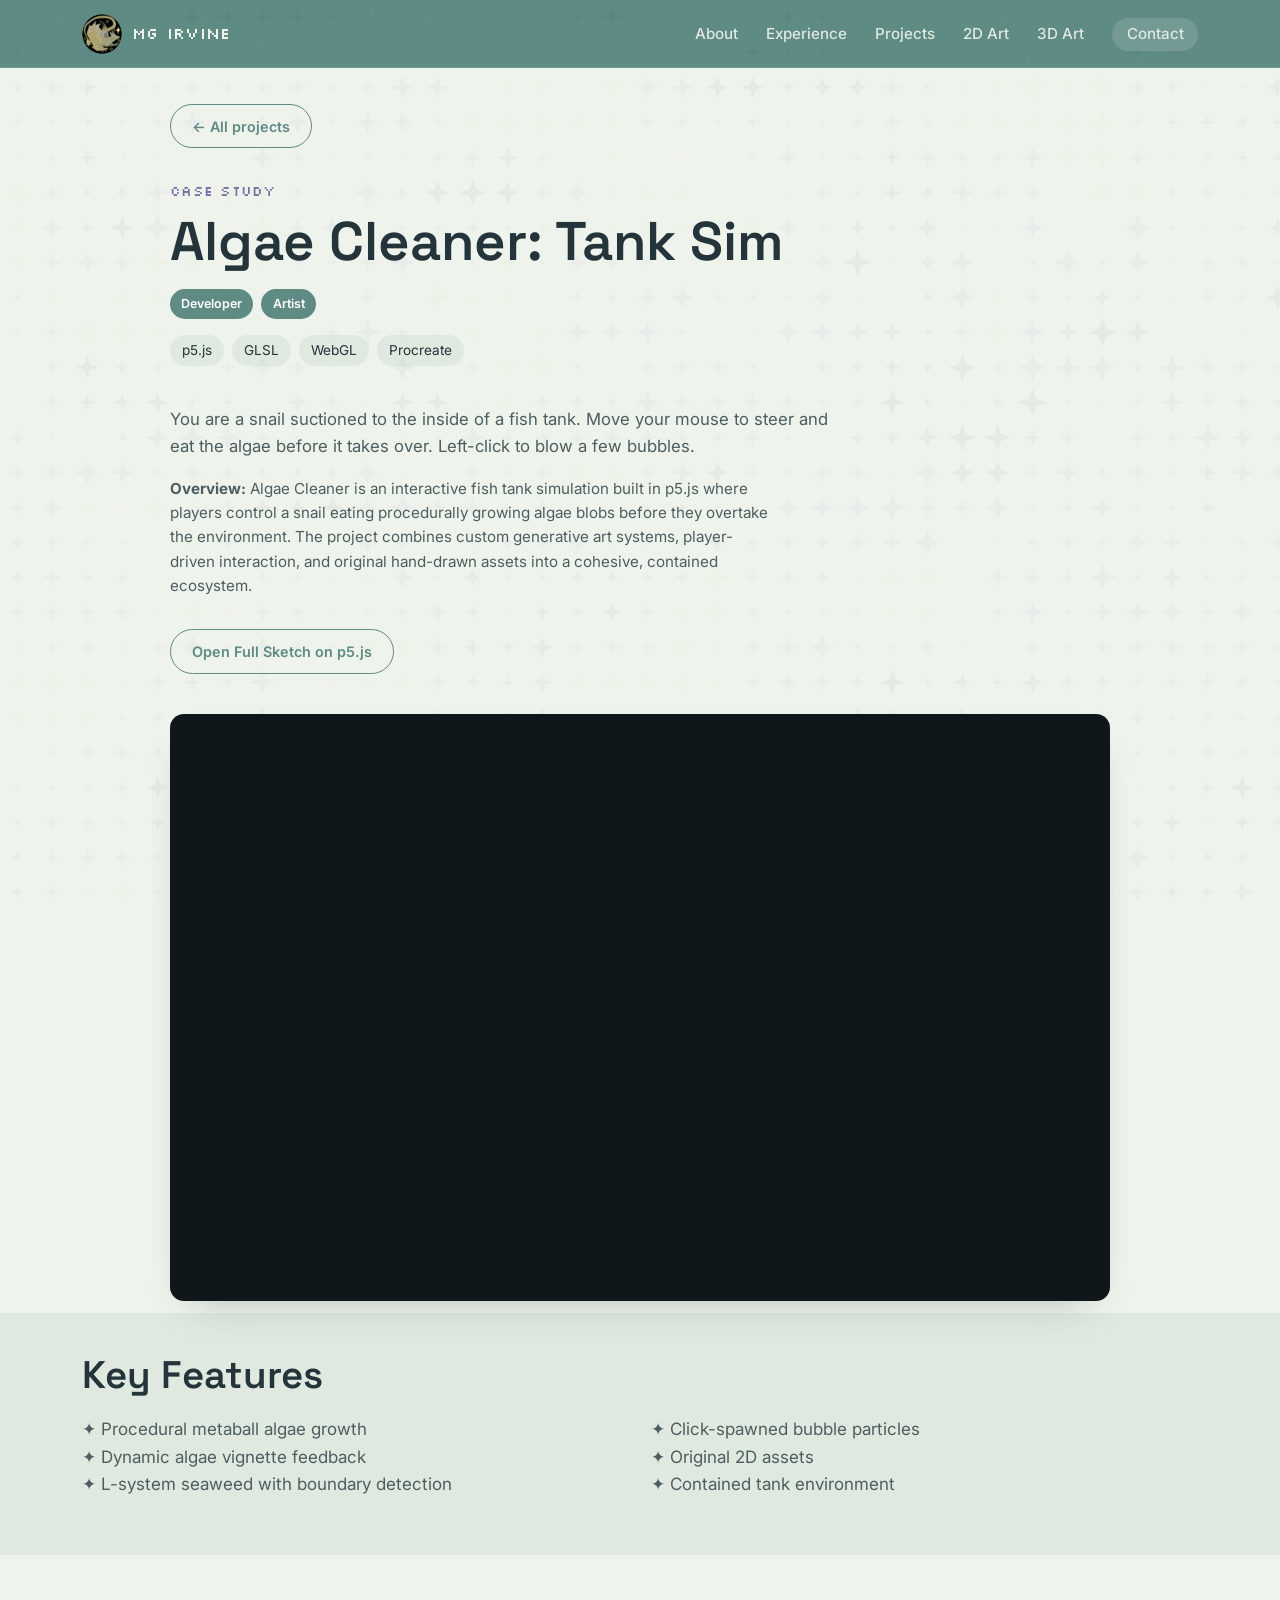
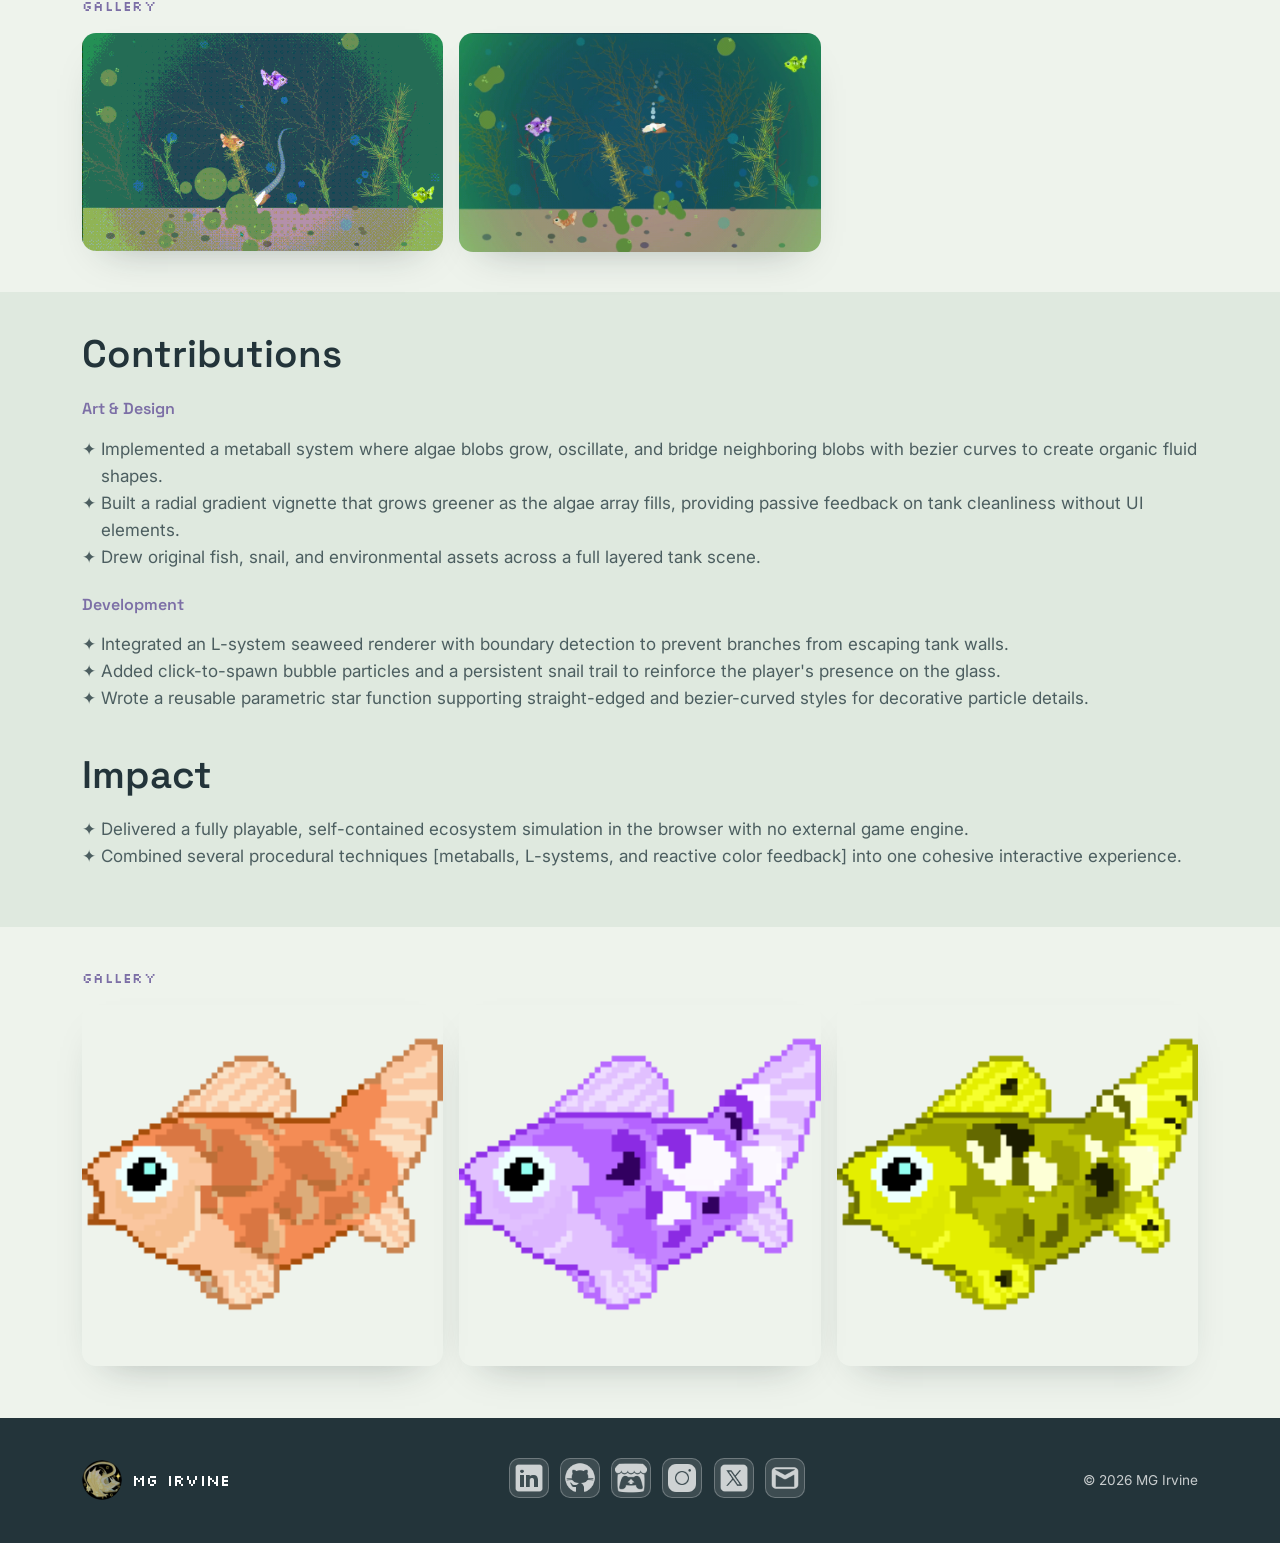
==== commit bce83e3a: "Updated footer links" ====
--- a/html5up-story/algaecleaner.html
+++ b/html5up-story/algaecleaner.html
@@ -146,10 +146,12 @@
 				<span class="brand-text">MG Irvine</span>
 			</a>
 			<ul class="social-row" aria-label="Social links">
-				<li><a href="https://www.linkedin.com/in/mg-irvine-a17644217/" target="_blank" rel="noopener" aria-label="LinkedIn">in</a></li>
-				<li><a href="https://www.instagram.com/wyrmwings/?hl=en" target="_blank" rel="noopener" aria-label="Instagram">ig</a></li>
-				<li><a href="https://x.com/wyrmwings" target="_blank" rel="noopener" aria-label="Twitter / X">x</a></li>
-				<li><a href="mailto:mgirvine21@gmail.com" aria-label="Email">@</a></li>
+				<li><a href="https://www.linkedin.com/in/mg-irvine-a17644217/" target="_blank" rel="noopener" aria-label="LinkedIn"><span class="icon icon-linkedin"></span></a></li>
+				<li><a href="https://github.com/mgirvine21" target="_blank" rel="noopener" aria-label="Github"><span class="icon icon-github"></span></a></li>
+				<li><a href="https://wyrmwings.itch.io/" target="_blank" rel="noopener" aria-label="Itch.io"><span class="icon icon-itch"></span></a></li>
+				<li><a href="https://www.instagram.com/wyrmwings/?hl=en" target="_blank" rel="noopener" aria-label="Instagram"><span class="icon icon-instagram"></span></a></li>
+				<li><a href="https://x.com/wyrmwings" target="_blank" rel="noopener" aria-label="Twitter / X"><span class="icon icon-x"></span></a></li>
+				<li><a href="mailto:mgirvine21@gmail.com" aria-label="Email"><span class="icon icon-mail"></span></a></li>
 			</ul>
 			<p class="footer-note">&copy; 2026 MG Irvine</p>
 		</div>
--- a/html5up-story/assets/css/main.css
+++ b/html5up-story/assets/css/main.css
@@ -10,7 +10,7 @@
    7. Experience timeline (collapsible)
    8. Projects (spotlights + grid)
    9. Galleries
-   10. Contact / footer
+   10. Contact / footer (icons)
    11. Buttons & chips
    12. Motion & responsive
    13. Case-study hero + masonry gallery + lightbox
@@ -440,17 +440,24 @@
 	grid-template-columns: repeat(auto-fill, minmax(260px, 1fr));
 	gap: 1.5rem;
 }
+
 .project-card {
+	transform-style: preserve-3d;
+	will-change: transform;
+	transform: perspective(800px);
 	background: var(--surface);
 	border: 1px solid var(--line);
 	border-radius: var(--radius);
 	overflow: hidden;
 	text-decoration: none;
 	color: var(--ink);
-	transition: transform 0.2s ease, box-shadow 0.2s ease;
-}
-.project-card:hover { transform: translateY(-4px); box-shadow: var(--shadow); }
+}
+
+/* Remove the old translateY hover rule and replace with this so JS fully controls the transform */
+.project-card:hover { box-shadow: var(--shadow); }
+
 .project-card img {
+	transform: translateZ(20px);
 	width: 100%;
 	aspect-ratio: 4 / 3;
 	object-fit: contain;
@@ -458,9 +465,39 @@
 	padding: .2 rem;
 	box-sizing: border-box;
 }
+
 .project-card-body { padding: 1.1rem 1.25rem 1.4rem; }
 .project-card-role { font-size: 0.8rem; color: var(--violet); font-weight: 600; margin-bottom: 0.5em; }
 .project-card-body p:last-child { font-size: 0.9rem; color: var(--ink-soft); }
+
+.filter-bar {
+	display: flex;
+	flex-wrap: wrap;
+	gap: 0.75rem;
+	margin-bottom: 1.75rem;
+}
+.filter-button {
+	display: inline-flex;
+	align-items: center;
+	justify-content: center;
+	font-family: var(--font-body);
+	font-weight: 600;
+	font-size: 0.9rem;
+	padding: 0.6rem 1.3rem;
+	border-radius: 999px;
+	border: 1px solid var(--header);
+	background: transparent;
+	color: var(--header);
+	cursor: pointer;
+	transition: transform 0.15s ease, background 0.2s ease, color 0.2s ease;
+}
+.filter-button:hover { transform: translateY(-2px); background: var(--surface); }
+.filter-button.filter-active {
+	background: var(--header);
+	border-color: var(--header);
+	color: #fff;
+}
+.filter-button.filter-active:hover { background: var(--header); }
 
 /* ---------- 9. Galleries ---------- */
 .gallery-group { margin-top: 2rem; }
@@ -509,6 +546,42 @@
 .site-footer .social-row a { border-color: rgba(255,255,255,0.25); color: rgba(255,255,255,0.75); }
 .footer-note { margin: 0; font-size: 0.85rem; }
 
+.icon {
+    display: inline-block;
+    width: 32px;
+    height: 32px;
+    background-color: currentColor;
+    -webkit-mask-repeat: no-repeat;
+    mask-repeat: no-repeat;
+    -webkit-mask-position: center;
+    mask-position: center;
+    -webkit-mask-size: contain;
+    mask-size: contain;
+}
+
+.icon-linkedin  { -webkit-mask-image: url('../../images/icons/linkedin.png'); mask-image: url('../../images/icons/linkedin.png'); }
+.icon-itch      { -webkit-mask-image: url('../../images/icons/itch.png'); mask-image: url('../../images/icons/itch.png'); }
+.icon-github    { -webkit-mask-image: url('../../images/icons/github.png'); mask-image: url('../../images/icons/github.png'); }
+.icon-instagram { -webkit-mask-image: url('../../images/icons/instagram.png'); mask-image: url('../../images/icons/instagram.png'); }
+.icon-x         { -webkit-mask-image: url('../../images/icons/twitter.png'); mask-image: url('../../images/icons/twitter.png'); }
+.icon-mail      { -webkit-mask-image: url('../../images/icons/gmail.png'); mask-image: url('../../images/icons/gmail.png'); }
+
+.social-row a {
+    display: inline-flex;
+    align-items: center;
+    justify-content: center;
+    width: 40px;
+    height: 40px;
+    border-radius: 10px; /* rounded square — tweak this value to taste */
+    background-color: rgba(255, 255, 255, 0.12);
+    color: #5f8b85;
+    transition: background-color 0.2s ease, transform 0.2s ease;
+}
+
+.social-row a:hover {
+    background-color: #6fb3a8;
+    transform: translateY(-2px);
+}
 /* ---------- 11. Buttons & chips ---------- */
 .button {
 	display: inline-flex;
